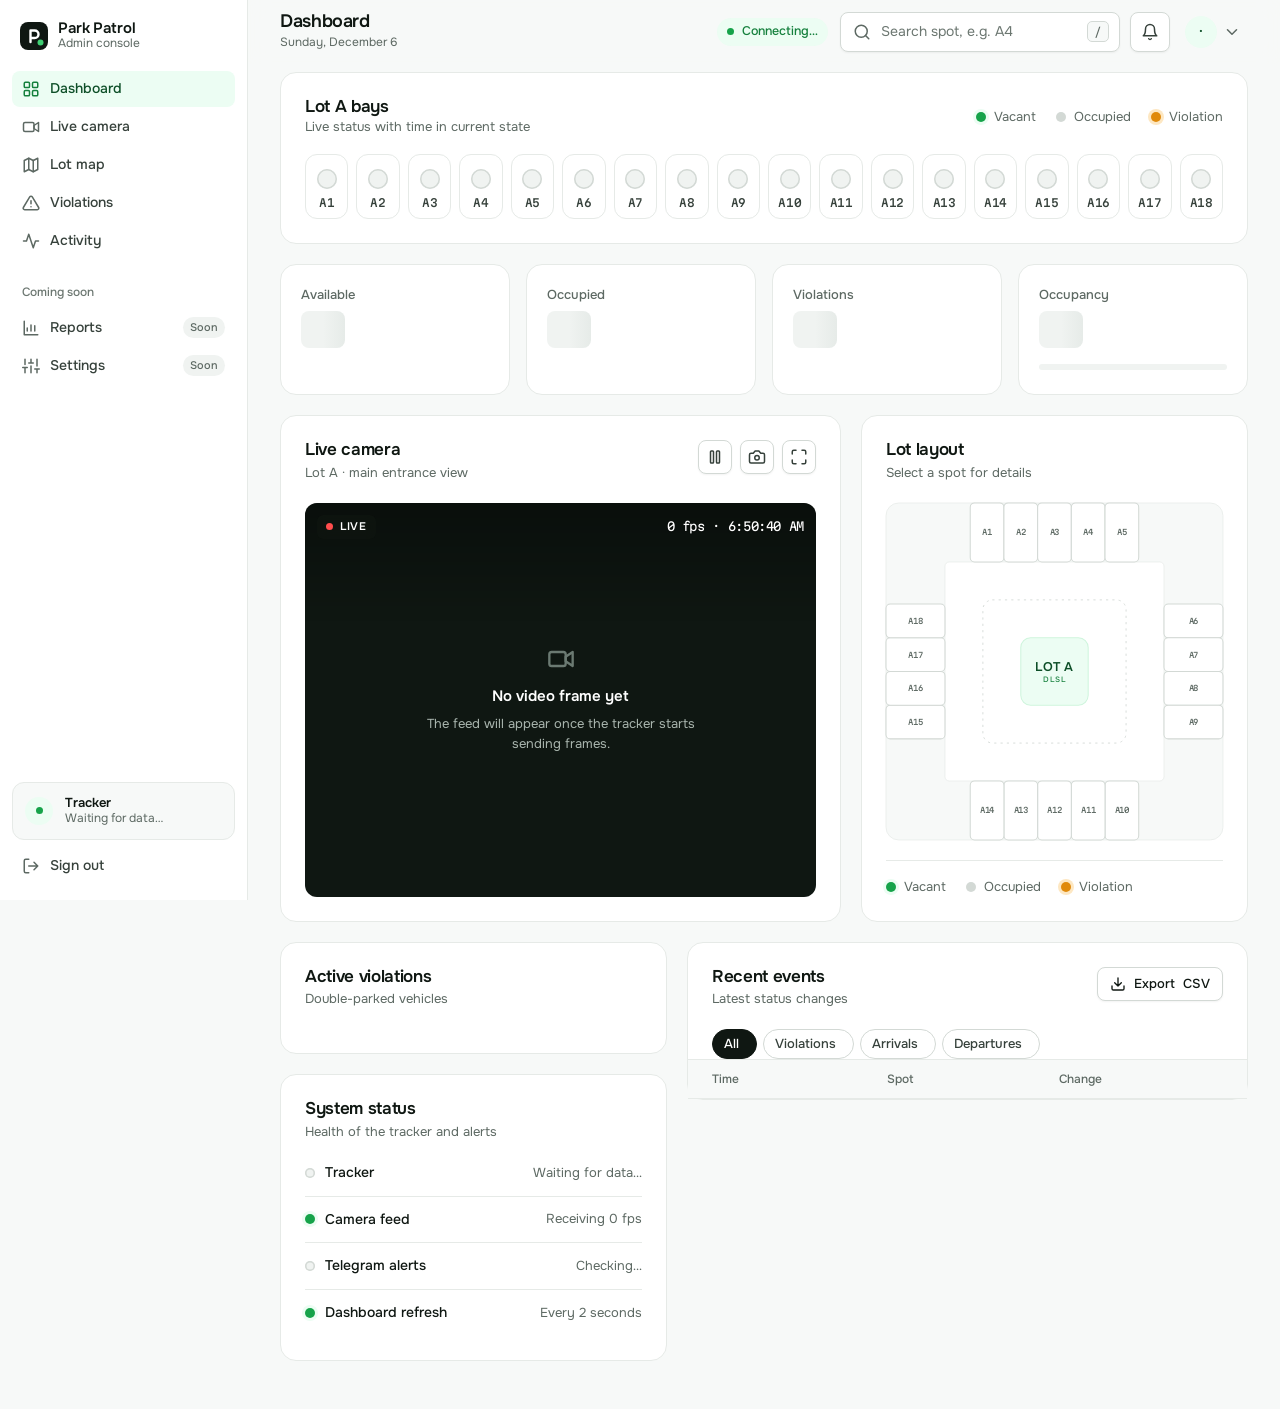
==== private/admin.html @ 0980a1e4 "Initial commit: Park Patrol parking monitor Live parking availability for DLSL Lot A with a guest pa" ====
<!doctype html>
<html lang="en">
<head>
  <meta charset="utf-8">
  <meta name="viewport" content="width=device-width, initial-scale=1, viewport-fit=cover">
  <meta name="theme-color" content="#ffffff">
  <title>Park Patrol · Admin</title>
  <link rel="preconnect" href="https://fonts.googleapis.com">
  <link rel="preconnect" href="https://fonts.gstatic.com" crossorigin>
  <link rel="stylesheet" href="https://fonts.googleapis.com/css2?family=Onest:wght@400;500;600;700&family=Martian+Mono:wght@400;500;600&display=swap">
  <link rel="stylesheet" href="/static/ui.css?v=7">
</head>
<body class="admin has-tabbar">
  <a class="skip-link" href="#main">Skip to content</a>

  <div class="shell">
    <!-- Sidebar -->
    <aside class="sidebar" id="sidebar" aria-label="Main navigation">
      <div class="sidebar__brand">
        <a class="brand" href="/admin">
          <svg class="brand__mark" viewBox="0 0 28 28" aria-hidden="true"><rect width="28" height="28" rx="8" fill="#0f1712"/><path d="M10.5 20V8.5h4.25a3.75 3.75 0 0 1 0 7.5H10.5" fill="none" stroke="#fff" stroke-width="2.4" stroke-linecap="round" stroke-linejoin="round"/><circle cx="20.5" cy="20.5" r="3" fill="#3fcf73"/></svg>
          <span class="brand__text"><b>Park Patrol</b><small>Admin console</small></span>
        </a>
        <button class="icon-btn icon-btn--sm menu-btn" type="button" data-drawer-close aria-label="Close menu">
          <svg class="icon" aria-hidden="true"><use href="/static/icons.svg#x"></use></svg>
        </button>
      </div>

      <nav class="sidebar__nav js-spy">
        <a class="navlink" href="#dashboard"><svg class="icon" aria-hidden="true"><use href="/static/icons.svg#grid"></use></svg>Dashboard</a>
        <a class="navlink" href="#camera"><svg class="icon" aria-hidden="true"><use href="/static/icons.svg#video"></use></svg>Live camera</a>
        <a class="navlink" href="#map"><svg class="icon" aria-hidden="true"><use href="/static/icons.svg#map"></use></svg>Lot map</a>
        <a class="navlink" href="#violations"><svg class="icon" aria-hidden="true"><use href="/static/icons.svg#alert"></use></svg>Violations<span class="badge is-empty" data-viol-badge>0</span></a>
        <a class="navlink" href="#activity"><svg class="icon" aria-hidden="true"><use href="/static/icons.svg#activity"></use></svg>Activity</a>
      </nav>

      <p class="sidebar__section">Coming soon</p>
      <nav class="sidebar__nav">
        <button class="navlink" type="button" data-soon="Reports"><svg class="icon" aria-hidden="true"><use href="/static/icons.svg#chart"></use></svg>Reports<span class="tag">Soon</span></button>
        <button class="navlink" type="button" data-soon="Lot settings"><svg class="icon" aria-hidden="true"><use href="/static/icons.svg#sliders"></use></svg>Settings<span class="tag">Soon</span></button>
      </nav>

      <div class="sidebar__foot">
        <div class="tracker-card">
          <span class="live" id="tracker-live"><span class="live__dot" aria-hidden="true"></span></span>
          <div><b id="tracker-title">Tracker</b><span id="tracker-sub">Waiting for data…</span></div>
        </div>
        <a class="navlink" href="/logout"><svg class="icon" aria-hidden="true"><use href="/static/icons.svg#logout"></use></svg>Sign out</a>
      </div>
    </aside>
    <div class="scrim" data-drawer-close></div>

    <!-- Main -->
    <div class="main">
      <header class="topbar js-elevate">
        <button class="icon-btn menu-btn" type="button" data-drawer-open aria-label="Open menu">
          <svg class="icon" aria-hidden="true"><use href="/static/icons.svg#menu"></use></svg>
        </button>
        <div class="topbar__title">
          <h1>Dashboard</h1>
          <p id="today">&nbsp;</p>
        </div>

        <div class="topbar__actions">
          <span class="live" id="top-live" title="Tracker connection"><span class="live__dot" aria-hidden="true"></span><span id="top-live-text">Connecting…</span><span class="live__short" id="top-live-short">Live</span></span>
          <label class="search">
            <svg class="icon" aria-hidden="true"><use href="/static/icons.svg#search"></use></svg>
            <span class="sr-only">Search activity by spot</span>
            <input type="search" id="search" placeholder="Search spot, e.g. A4" autocomplete="off">
            <kbd>/</kbd>
          </label>

          <a class="icon-btn icon-btn--bordered" href="#violations" aria-label="Violations">
            <svg class="icon" aria-hidden="true"><use href="/static/icons.svg#bell"></use></svg>
            <span class="badge is-empty" data-viol-badge>0</span>
          </a>

          <div class="dropdown">
            <button class="user-btn" type="button" data-menu aria-haspopup="true" aria-expanded="false" aria-label="Account menu">
              <span class="avatar" id="avatar">·</span>
              <svg class="icon" aria-hidden="true"><use href="/static/icons.svg#chevron-down"></use></svg>
            </button>
            <div class="menu" role="menu">
              <div class="menu__header"><b>Signed in as</b><strong id="who-name" hidden></strong><span id="who">…</span></div>
              <button class="menu__item" type="button" role="menuitem" data-soon="Profile"><svg class="icon" aria-hidden="true"><use href="/static/icons.svg#user"></use></svg>Profile</button>
              <button class="menu__item" type="button" role="menuitem" data-soon="Notification preferences"><svg class="icon" aria-hidden="true"><use href="/static/icons.svg#bell"></use></svg>Notifications</button>
              <button class="menu__item" type="button" role="menuitem" data-soon="Settings"><svg class="icon" aria-hidden="true"><use href="/static/icons.svg#sliders"></use></svg>Settings</button>
              <div class="menu__sep"></div>
              <a class="menu__item" role="menuitem" href="/" target="_blank" rel="noopener"><svg class="icon" aria-hidden="true"><use href="/static/icons.svg#home"></use></svg>Open public page</a>
              <a class="menu__item menu__item--danger" role="menuitem" href="/logout"><svg class="icon" aria-hidden="true"><use href="/static/icons.svg#logout"></use></svg>Sign out</a>
            </div>
          </div>
        </div>
      </header>

      <main class="content" id="main">
        <div class="banner" id="offline" role="alert" hidden>
          <svg class="icon" aria-hidden="true"><use href="/static/icons.svg#alert"></use></svg>
          <span id="offline-text"></span>
        </div>

        <!-- Bay rail -->
        <section class="panel bays" id="dashboard" aria-labelledby="bays-title">
          <div class="bays__head">
            <div>
              <h2 id="bays-title">Lot A bays</h2>
              <p>Live status with time in current state</p>
            </div>
            <div class="legend">
              <span><span class="dot dot--ok"></span>Vacant</span>
              <span><span class="dot dot--taken"></span>Occupied</span>
              <span><span class="dot dot--warn"></span>Violation</span>
            </div>
          </div>
          <div class="lamps" id="lamps" role="group" aria-label="Bays A1 to A18"></div>
        </section>

        <!-- KPIs -->
        <section class="kpis" aria-label="Summary">
          <div class="panel kpi kpi--ok">
            <div class="kpi__top"><span class="kpi__label">Available</span></div>
            <div class="kpi__value"><span id="c-free" class="skeleton">00</span><small id="c-total"></small></div>
            <div class="kpi__foot" id="c-free-foot">&nbsp;</div>
          </div>
          <div class="panel kpi kpi--taken">
            <div class="kpi__top"><span class="kpi__label">Occupied</span></div>
            <div class="kpi__value"><span id="c-taken" class="skeleton">00</span></div>
            <div class="kpi__foot" id="c-taken-foot">&nbsp;</div>
          </div>
          <div class="panel kpi kpi--warn" id="kpi-viol">
            <div class="kpi__top"><span class="kpi__label">Violations</span></div>
            <div class="kpi__value"><span id="c-viol" class="skeleton">00</span></div>
            <div class="kpi__foot" id="c-viol-foot">&nbsp;</div>
          </div>
          <div class="panel kpi kpi--brand">
            <div class="kpi__top"><span class="kpi__label">Occupancy</span></div>
            <div class="kpi__value"><span id="c-occ" class="skeleton">00</span></div>
            <div class="meter"><span class="meter__fill" id="c-occ-fill"></span></div>
          </div>
        </section>

        <!-- Camera and map -->
        <div class="split">
          <section class="panel" id="camera" aria-labelledby="camera-title">
            <div class="panel__head">
              <div class="panel__title"><h2 id="camera-title">Live camera</h2><p>Lot A · main entrance view</p></div>
              <div class="panel__tools">
                <button class="icon-btn icon-btn--bordered icon-btn--sm" type="button" id="cam-pause" aria-label="Pause feed" title="Pause feed">
                  <svg class="icon" aria-hidden="true"><use href="/static/icons.svg#pause"></use></svg>
                </button>
                <button class="icon-btn icon-btn--bordered icon-btn--sm" type="button" id="cam-snap" aria-label="Save snapshot" title="Save snapshot">
                  <svg class="icon" aria-hidden="true"><use href="/static/icons.svg#camera"></use></svg>
                </button>
                <button class="icon-btn icon-btn--bordered icon-btn--sm" type="button" id="cam-full" aria-label="Full screen" title="Full screen">
                  <svg class="icon" aria-hidden="true"><use href="/static/icons.svg#maximize"></use></svg>
                </button>
              </div>
            </div>
            <div class="camera" id="camera-box">
              <canvas id="video" role="img" aria-label="Live view of the lot" hidden></canvas>
              <div class="camera__empty" id="novideo">
                <svg class="icon" aria-hidden="true"><use href="/static/icons.svg#video"></use></svg>
                <b>No video frame yet</b>
                <span>The feed will appear once the tracker starts sending frames.</span>
              </div>
              <div class="camera__overlay">
                <div class="camera__row">
                  <span class="camera__badge" id="cam-badge"><span class="live__dot"></span><span id="cam-badge-text">LIVE</span></span>
                  <span class="camera__time" id="cam-time"></span>
                </div>
              </div>
            </div>
          </section>

          <section class="panel" id="map" aria-labelledby="map-title">
            <div class="panel__head">
              <div class="panel__title"><h2 id="map-title">Lot layout</h2><p>Select a spot for details</p></div>
            </div>
            <div id="lot" class="lot is-loading"></div>
            <div class="panel__foot"><div class="legend">
              <span><span class="dot dot--ok"></span>Vacant</span>
              <span><span class="dot dot--taken"></span>Occupied</span>
              <span><span class="dot dot--warn"></span>Violation</span>
            </div></div>
          </section>
        </div>

        <!-- Violations and activity -->
        <div class="two-col">
          <div class="stack">
          <section class="panel" id="violations" aria-labelledby="viol-title">
            <div class="panel__head">
              <div class="panel__title"><h2 id="viol-title">Active violations</h2><p>Double-parked vehicles</p></div>
            </div>
            <div id="viol" class="list" aria-live="polite"></div>
          </section>

          <section class="panel" aria-labelledby="sys-title">
            <div class="panel__head">
              <div class="panel__title"><h2 id="sys-title">System status</h2><p>Health of the tracker and alerts</p></div>
            </div>
            <dl class="status-list">
              <div><dt><span class="dot" id="sys-tracker-dot"></span>Tracker</dt><dd id="sys-tracker">Waiting for data…</dd></div>
              <div><dt><span class="dot" id="sys-camera-dot"></span>Camera feed</dt><dd id="sys-camera">No frame yet</dd></div>
              <div><dt><span class="dot" id="sys-tg-dot"></span>Telegram alerts</dt><dd id="sys-tg">Checking…</dd></div>
              <div><dt><span class="dot dot--ok"></span>Dashboard refresh</dt><dd>Every 2 seconds</dd></div>
            </dl>
          </section>
          </div>

          <section class="panel" id="activity" aria-labelledby="act-title">
            <div class="panel__head">
              <div class="panel__title"><h2 id="act-title">Recent events</h2><p id="act-sub">Latest status changes</p></div>
              <div class="panel__tools">
                <button class="btn btn--sm" type="button" id="export">
                  <svg class="icon" aria-hidden="true"><use href="/static/icons.svg#download"></use></svg>
                  <span class="hide-sm">Export</span> CSV
                </button>
              </div>
            </div>
            <div class="chips" id="filters" role="group" aria-label="Filter events">
              <button class="chip" type="button" aria-pressed="true" data-filter="all">All <span class="count" data-count="all"></span></button>
              <button class="chip" type="button" aria-pressed="false" data-filter="VIOLATION_DOUBLE_PARKED">Violations <span class="count" data-count="VIOLATION_DOUBLE_PARKED"></span></button>
              <button class="chip" type="button" aria-pressed="false" data-filter="OCCUPIED">Arrivals <span class="count" data-count="OCCUPIED"></span></button>
              <button class="chip" type="button" aria-pressed="false" data-filter="VACANT">Departures <span class="count" data-count="VACANT"></span></button>
            </div>
            <div class="table-wrap mt-4">
              <table class="table">
                <thead><tr><th>Time</th><th>Spot</th><th>Change</th></tr></thead>
                <tbody id="events"></tbody>
              </table>
            </div>
            <div class="empty" id="events-empty" hidden>
              <span class="empty__icon empty__icon--neutral"><svg class="icon" aria-hidden="true"><use href="/static/icons.svg#activity"></use></svg></span>
              <b>No events yet</b>
              <span id="events-empty-text">Status changes will show up here as they happen.</span>
            </div>
          </section>
        </div>
      </main>
    </div>
  </div>

  <!-- Tab bar -->
  <nav class="tabbar js-spy" aria-label="Sections">
    <a href="#dashboard"><svg class="icon" aria-hidden="true"><use href="/static/icons.svg#grid"></use></svg>Home</a>
    <a href="#camera"><svg class="icon" aria-hidden="true"><use href="/static/icons.svg#video"></use></svg>Camera</a>
    <a href="#map"><svg class="icon" aria-hidden="true"><use href="/static/icons.svg#map"></use></svg>Map</a>
    <a href="#violations"><svg class="icon" aria-hidden="true"><use href="/static/icons.svg#alert"></use></svg>Alerts<span class="badge tab-badge is-empty" data-viol-badge>0</span></a>
    <a href="#activity"><svg class="icon" aria-hidden="true"><use href="/static/icons.svg#activity"></use></svg>Activity</a>
  </nav>

  <!-- Spot sheet -->
  <div class="sheet" id="spot-sheet" role="dialog" aria-modal="true" aria-labelledby="sheet-title">
    <div class="sheet__scrim" data-sheet-close></div>
    <div class="sheet__panel">
      <div class="sheet__grip" aria-hidden="true"></div>
      <button class="icon-btn icon-btn--sm sheet__close" type="button" data-sheet-close aria-label="Close">
        <svg class="icon" aria-hidden="true"><use href="/static/icons.svg#x"></use></svg>
      </button>
      <div class="spot-detail">
        <div class="spot-detail__head">
          <span class="spot-detail__id" id="sheet-id">A1</span>
          <div>
            <h3 id="sheet-title">Spot A1</h3>
            <span class="pill" id="sheet-status">—</span>
          </div>
        </div>
        <p class="muted" id="sheet-text"></p>
        <div class="spot-detail__actions">
          <button class="btn" type="button" id="sheet-history">
            <svg class="icon" aria-hidden="true"><use href="/static/icons.svg#activity"></use></svg>
            History
          </button>
          <button class="btn btn--primary" type="button" data-soon="Manual status override">
            <svg class="icon" aria-hidden="true"><use href="/static/icons.svg#sliders"></use></svg>
            Override
          </button>
        </div>
      </div>
    </div>
  </div>

  <script src="/static/ui.js?v=7"></script>
  <script src="/static/lot.js?v=7"></script>
  <script>
    const lot = LOT.render(document.getElementById("lot"));
    const lamps = UI.lamps(document.getElementById("lamps"), lot.ids);
    const video = document.getElementById("video");
    const novideo = document.getElementById("novideo");
    const NICE = { VACANT: "Vacant", OCCUPIED: "Occupied", VIOLATION_DOUBLE_PARKED: "Double-parked" };
    const CLASS = { VACANT: "available", OCCUPIED: "taken", VIOLATION_DOUBLE_PARKED: "violation" };
    const PILL = { VACANT: "pill--ok", OCCUPIED: "pill--taken", VIOLATION_DOUBLE_PARKED: "pill--warn" };

    let state = null;
    let filter = "all";
    let search = "";
    let lastViolCount = null;
    let selected = null;
    let paused = false;

    document.getElementById("today").textContent =
      new Date().toLocaleDateString([], { weekday: "long", month: "long", day: "numeric" });

    function minutes(seconds) {
      if (seconds < 60) return Math.round(seconds) + " s";
      return Math.round(seconds / 60) + " min";
    }
    function short(seconds) {
      if (seconds < 60) return Math.max(0, Math.round(seconds)) + "s";
      if (seconds < 3600) return Math.round(seconds / 60) + "m";
      return Math.round(seconds / 3600) + "h";
    }
    function time(ts) {
      return new Date(ts * 1000).toLocaleTimeString([], { hour: "numeric", minute: "2-digit", second: "2-digit" });
    }

    async function refreshState() {
      let res;
      try {
        res = await fetch("/api/admin/state", { cache: "no-store" });
      } catch (error) {
        showBanner("Can't reach the server. Retrying…");
        setTopLive(false, "Reconnecting…");
        return;
      }
      if (res.status === 401) { location.href = "/login"; return; }
      if (!res.ok) return;
      const data = await res.json();
      state = data;

      // Account
      const account = data.admin || { email: data.signed_in_as };
      document.getElementById("who").textContent = account.email;
      const whoName = document.getElementById("who-name");
      whoName.textContent = account.name || "";
      whoName.hidden = !account.name;
      const avatar = document.getElementById("avatar");
      if (account.picture && !avatar.querySelector("img")) {
        const img = document.createElement("img");
        img.alt = "";
        img.referrerPolicy = "no-referrer";
        img.src = account.picture;
        img.onerror = () => { img.remove(); avatar.textContent = (account.name || account.email).charAt(0); };
        avatar.replaceChildren(img);
      } else if (!account.picture) {
        avatar.textContent = (account.name || account.email).charAt(0);
      }

      // Spots
      const states = {};
      let free = 0, taken = 0, viol = 0;
      const incidents = new Map();
      for (const id in data.spots) {
        const s = data.spots[id];
        states[id] = CLASS[s.status];
        if (s.status === "VACANT") free++;
        else if (s.status === "OCCUPIED") taken++;
        else {
          viol++;
          const group = s.group || [id];
          const key = group.join("+");
          const entry = incidents.get(key) || { key, ids: group, since: s.since };
          entry.since = Math.min(entry.since, s.since);
          incidents.set(key, entry);
        }
      }
      const violList = [...incidents.values()].map((v) => ({ ...v, for: data.server_time - v.since }));
      const total = free + taken + viol;
      lot.update(states);
      lot.groups(violList.map((v) => v.ids));
      const meta = {};
      for (const id in data.spots) meta[id] = short(data.server_time - data.spots[id].since);
      lamps.update(states, meta, { available: "vacant", taken: "occupied", violation: "double-parked" });

      UI.count(document.getElementById("c-free"), free);
      UI.count(document.getElementById("c-taken"), taken);
      UI.count(document.getElementById("c-viol"), violList.length);
      const occ = total ? Math.round(((taken + viol) / total) * 100) : 0;
      UI.count(document.getElementById("c-occ"), occ, { suffix: "%" });
      document.getElementById("c-total").textContent = "/" + total;
      document.getElementById("c-free-foot").textContent = total ? Math.round((free / total) * 100) + "% of the lot is open" : "";
      document.getElementById("c-taken-foot").textContent = taken + " parked normally";
      document.getElementById("c-viol-foot").textContent = viol ? (viol > violList.length ? viol + " spots blocked" : "Needs attention") : "All clear";
      document.getElementById("kpi-viol").classList.toggle("is-alert", viol > 0);
      const occFill = document.getElementById("c-occ-fill");
      occFill.style.width = occ + "%";
      occFill.classList.toggle("is-mid", occ >= 50 && occ < 80);
      occFill.classList.toggle("is-low", occ >= 80);

      // Violation badges
      document.querySelectorAll("[data-viol-badge]").forEach((b) => {
        b.textContent = violList.length;
        b.classList.toggle("is-empty", violList.length === 0);
        if (lastViolCount !== null && violList.length > lastViolCount) { b.classList.remove("bump"); void b.offsetWidth; b.classList.add("bump"); }
      });
      if (lastViolCount !== null && violList.length > lastViolCount) UI.toast("New violation detected", { icon: "alert", tone: "warn" });
      lastViolCount = violList.length;
      renderViolations(violList);

      // Tracker health
      const trackerLive = document.getElementById("tracker-live");
      const trackerTitle = document.getElementById("tracker-title");
      const trackerSub = document.getElementById("tracker-sub");
      if (data.tracker_seen === null) {
        showBanner("The tracker has not sent anything yet.");
        trackerLive.classList.add("is-offline");
        trackerTitle.textContent = "Tracker waiting";
        trackerSub.textContent = "No data received yet";
        setTopLive(false, "Tracker waiting");
      } else if (data.server_time - data.tracker_seen > 15) {
        showBanner("No data from the tracker for " + minutes(data.server_time - data.tracker_seen) + ".");
        trackerLive.classList.add("is-offline");
        trackerTitle.textContent = "Tracker offline";
        trackerSub.textContent = "Last seen " + UI.ago(data.server_time - data.tracker_seen);
        setTopLive(false, "Tracker offline");
      } else {
        document.getElementById("offline").hidden = true;
        trackerLive.classList.remove("is-offline");
        trackerTitle.textContent = "Tracker online";
        setTopLive(true, "Live · " + new Date().toLocaleTimeString([], { hour: "numeric", minute: "2-digit" }));
        trackerSub.textContent = "Last seen " + UI.ago(data.server_time - data.tracker_seen);
      }

      // System status
      const trackerOk = data.tracker_seen !== null && data.server_time - data.tracker_seen <= 15;
      setStatus("tracker", trackerOk, data.tracker_seen === null ? "No data received yet" : (trackerOk ? "Online · " : "Offline · ") + "last seen " + UI.ago(data.server_time - data.tracker_seen));
      setStatus("tg", data.telegram_enabled, data.telegram_enabled ? "Enabled for security" : "Not configured");

      renderEvents();
      if (selected) fillSheet(selected);
    }

    function setStatus(key, ok, text) {
      document.getElementById("sys-" + key + "-dot").className = "dot " + (ok ? "dot--ok" : "dot--unknown");
      document.getElementById("sys-" + key).textContent = text;
    }

    function setTopLive(ok, text) {
      document.getElementById("top-live").classList.toggle("is-offline", !ok);
      document.getElementById("top-live-text").textContent = text;
      document.getElementById("top-live-short").textContent = ok ? "Live" : "Offline";
    }

    function showBanner(text) {
      document.getElementById("offline-text").textContent = text;
      document.getElementById("offline").hidden = false;
    }

    // Violations
    function renderViolations(list) {
      const box = document.getElementById("viol");
      if (!list.length) {
        if (!box.querySelector(".empty")) {
          box.innerHTML = `<div class="empty"><span class="empty__icon">${UI.icon("check")}</span><b>All clear</b><span>No double-parked vehicles right now.</span></div>`;
        }
        return;
      }
      box.querySelector(".empty")?.remove();
      const keys = new Set(list.map((v) => v.key));
      box.querySelectorAll("[data-viol]").forEach((row) => { if (!keys.has(row.dataset.viol)) row.remove(); });
      for (const v of list) {
        let row = box.querySelector(`[data-viol="${v.key}"]`);
        if (!row) {
          row = document.createElement("div");
          row.className = "list-item list-item--warn";
          row.dataset.viol = v.key;
          row.innerHTML = `
            <span class="list-item__icon"></span>
            <div class="list-item__body"><b>Double-parked</b><span></span></div>
            <div class="list-item__actions">
              <button class="btn btn--sm" type="button" data-alert>${UI.icon("bell")}Alert</button>
              <button class="btn btn--sm btn--soft" type="button" data-soon="Mark as resolved">${UI.icon("check")}Resolve</button>
            </div>`;
          const icon = row.querySelector(".list-item__icon");
          icon.textContent = v.ids.join("+");
          icon.classList.toggle("list-item__icon--multi", v.ids.length > 1);
          if (v.ids.length > 1) row.querySelector(".list-item__body b").textContent = "Double-parked across " + v.ids.length + " spots";
          row.querySelector("[data-alert]").dataset.alert = v.ids[0];
          box.appendChild(row);
        }
        row.querySelector(".list-item__body span").textContent =
          (v.ids.length > 1 ? "Spots " : "Spot ") + v.ids.join(" + ") + " · for " + minutes(v.for);
      }
    }

    // Security alert
    document.getElementById("viol").addEventListener("click", async (e) => {
      const btn = e.target.closest("[data-alert]");
      if (!btn || btn.disabled) return;
      btn.disabled = true;
      try {
        const res = await fetch("/api/admin/alert", {
          method: "POST",
          headers: { "Content-Type": "application/json" },
          body: JSON.stringify({ spot_id: btn.dataset.alert }),
        });
        if (res.status === 401) { location.href = "/login"; return; }
        const data = await res.json().catch(() => ({}));
        if (res.ok) UI.toast("Security alerted on Telegram", { icon: "check" });
        else UI.toast(data.detail || "Couldn't send the alert", { icon: "alert", tone: "warn" });
      } catch (error) {
        UI.toast("Couldn't reach the server", { icon: "alert", tone: "warn" });
      } finally {
        setTimeout(() => (btn.disabled = false), 3000);
      }
    });

    // Events table
    function visibleEvents() {
      if (!state) return [];
      return state.events.filter((ev) =>
        (filter === "all" || ev.to === filter) &&
        (!search || ev.spot_id.toLowerCase().includes(search))
      );
    }

    function renderEvents() {
      if (!state) return;
      const counts = { all: state.events.length, VACANT: 0, OCCUPIED: 0, VIOLATION_DOUBLE_PARKED: 0 };
      for (const ev of state.events) counts[ev.to]++;
      document.querySelectorAll("[data-count]").forEach((c) => (c.textContent = counts[c.dataset.count] || ""));

      const rows = visibleEvents();
      const body = document.getElementById("events");
      const key = rows.map((ev) => ev.time + ev.spot_id).join("|");
      if (body.dataset.key === key) return;
      body.dataset.key = key;

      body.replaceChildren(...rows.map((ev) => {
        const tr = document.createElement("tr");
        tr.innerHTML = `<td class="muted"></td><td><span class="spot-id"></span></td>
          <td><span class="change"><span class="pill pill--muted"></span>${UI.icon("chevron-right")}<span class="pill"></span></span></td>`;
        tr.children[0].textContent = time(ev.time);
        tr.querySelector(".spot-id").textContent = ev.spot_id;
        const pills = tr.querySelectorAll(".pill");
        pills[0].textContent = NICE[ev.from];
        pills[1].textContent = NICE[ev.to];
        pills[1].classList.add(PILL[ev.to]);
        return tr;
      }));

      const empty = !rows.length;
      document.getElementById("events-empty").hidden = !empty;
      body.closest(".table-wrap").hidden = empty;
      document.getElementById("events-empty-text").textContent =
        state.events.length ? "No events match this filter." : "Status changes will show up here as they happen.";
      document.getElementById("act-sub").textContent =
        search ? `Showing spots matching “${search.toUpperCase()}”` : "Latest status changes";
    }

    document.getElementById("filters").addEventListener("click", (e) => {
      const chip = e.target.closest("[data-filter]");
      if (!chip) return;
      filter = chip.dataset.filter;
      document.querySelectorAll("#filters .chip").forEach((c) => c.setAttribute("aria-pressed", String(c === chip)));
      renderEvents();
    });

    const searchInput = document.getElementById("search");
    searchInput.addEventListener("input", () => {
      search = searchInput.value.trim().toLowerCase();
      renderEvents();
    });
    searchInput.addEventListener("keydown", (e) => {
      if (e.key === "Enter") document.getElementById("activity").scrollIntoView({ behavior: "smooth" });
    });
    document.addEventListener("keydown", (e) => {
      if (e.key === "/" && !/INPUT|TEXTAREA/.test(document.activeElement.tagName)) {
        e.preventDefault();
        searchInput.focus();
      }
    });

    // CSV export
    document.getElementById("export").addEventListener("click", () => {
      const rows = visibleEvents();
      if (!rows.length) { UI.toast("Nothing to export yet", { icon: "info" }); return; }
      const lines = [["time", "spot", "from", "to"]].concat(
        rows.map((ev) => [new Date(ev.time * 1000).toISOString(), ev.spot_id, ev.from, ev.to])
      );
      const csv = lines.map((l) => l.join(",")).join("\n");
      const url = URL.createObjectURL(new Blob([csv], { type: "text/csv" }));
      const a = document.createElement("a");
      a.href = url;
      a.download = "parkpatrol-events-" + new Date().toISOString().slice(0, 10) + ".csv";
      a.click();
      setTimeout(() => URL.revokeObjectURL(url), 1000);
      UI.toast("Exported " + rows.length + " events");
    });

    // Spot details
    function fillSheet(id) {
      if (!state || !state.spots[id]) return;
      const s = state.spots[id];
      const badge = document.getElementById("sheet-id");
      badge.textContent = id;
      badge.className = "spot-detail__id " + CLASS[s.status];
      document.getElementById("sheet-title").textContent = "Spot " + id;
      const pill = document.getElementById("sheet-status");
      pill.textContent = NICE[s.status];
      pill.className = "pill " + PILL[s.status];
      const across = s.group && s.group.length > 1 ? " across spots " + s.group.join(" + ") : "";
      document.getElementById("sheet-text").textContent =
        NICE[s.status] + across + " for " + minutes(state.server_time - s.since) + " (since " + time(s.since) + ").";
    }

    function selectSpot(id) {
      selected = id;
      lot.select(id);
      lamps.select(id);
    }
    document.addEventListener("click", (e) => {
      const target = e.target.closest("#lot [data-spot], #lamps [data-spot]");
      if (!target || !state) return;
      selectSpot(target.dataset.spot);
      fillSheet(selected);
      UI.sheet.open("spot-sheet");
    });
    document.getElementById("spot-sheet").addEventListener("sheet:close", () => selectSpot(null));
    document.getElementById("sheet-history").addEventListener("click", () => {
      const id = selected;
      UI.sheet.close("spot-sheet");
      searchInput.value = id;
      search = id.toLowerCase();
      renderEvents();
      document.getElementById("activity").scrollIntoView({ behavior: "smooth" });
    });

    // Live camera
    const STREAM_FPS = ["localhost", "127.0.0.1"].includes(location.hostname) ? 15 : 8;
    const ctx = video.getContext("2d");
    const camTime = document.getElementById("cam-time");
    const CRLF2 = [13, 10, 13, 10];
    let streamAbort = null;
    let lastFrameAt = 0;
    let frameCount = 0;
    let fps = 0;
    let pending = null;
    let drawing = false;

    function findHeaderEnd(buf, from) {
      outer: for (let i = from; i <= buf.length - 4; i++) {
        for (let j = 0; j < 4; j++) if (buf[i + j] !== CRLF2[j]) continue outer;
        return i;
      }
      return -1;
    }

    async function drawLatest() {
      if (drawing) return;
      drawing = true;
      while (pending) {
        const bytes = pending;
        pending = null;
        try {
          const bitmap = await createImageBitmap(new Blob([bytes], { type: "image/jpeg" }));
          if (video.width !== bitmap.width || video.height !== bitmap.height) {
            video.width = bitmap.width;
            video.height = bitmap.height;
          }
          ctx.drawImage(bitmap, 0, 0);
          bitmap.close();
          lastFrameAt = performance.now();
          frameCount++;
          if (video.hidden) {
            video.hidden = false;
            novideo.hidden = true;
          }
        } catch (error) {}
      }
      drawing = false;
    }

    async function readStream(signal) {
      const res = await fetch("/api/admin/stream?fps=" + STREAM_FPS, { cache: "no-store", signal });
      if (res.status === 401) { location.href = "/login"; return; }
      if (!res.ok || !res.body) throw new Error("stream unavailable");
      const reader = res.body.getReader();
      let buf = new Uint8Array(0);
      for (;;) {
        const { value, done } = await reader.read();
        if (done) return;
        const merged = new Uint8Array(buf.length + value.length);
        merged.set(buf);
        merged.set(value, buf.length);
        buf = merged;
        for (;;) {
          const headerEnd = findHeaderEnd(buf, 0);
          if (headerEnd < 0) break;
          const header = new TextDecoder().decode(buf.subarray(0, headerEnd));
          const match = /Content-Length:\s*(\d+)/i.exec(header);
          const start = headerEnd + 4;
          if (!match) { buf = buf.slice(start); continue; }
          const length = Number(match[1]);
          if (buf.length < start + length) break;
          pending = buf.slice(start, start + length);
          buf = buf.slice(start + length);
          drawLatest();
        }
      }
    }

    async function streamLoop() {
      while (!paused) {
        streamAbort = new AbortController();
        try {
          await readStream(streamAbort.signal);
        } catch (error) {
          if (error.name === "AbortError" && paused) return;
        }
        if (!paused) await new Promise((r) => setTimeout(r, 1500));
      }
    }

    function restartStream() {
      if (streamAbort) streamAbort.abort();
      streamAbort = null;
    }

    setInterval(() => {
      fps = frameCount;
      frameCount = 0;
      const stale = performance.now() - lastFrameAt > 5000;
      if (paused) return;
      if (stale) {
        video.hidden = true;
        novideo.hidden = false;
        camTime.textContent = "";
        setStatus("camera", false, lastFrameAt ? "Feed interrupted" : "No frame yet");
        if (lastFrameAt && streamAbort) restartStream();
      } else {
        camTime.textContent = fps + " fps · " + new Date().toLocaleTimeString();
        setStatus("camera", true, "Receiving " + fps + " fps");
      }
    }, 1000);

    const pauseBtn = document.getElementById("cam-pause");
    pauseBtn.addEventListener("click", () => {
      paused = !paused;
      pauseBtn.innerHTML = UI.icon(paused ? "play" : "pause");
      pauseBtn.setAttribute("aria-label", paused ? "Resume feed" : "Pause feed");
      pauseBtn.title = paused ? "Resume feed" : "Pause feed";
      document.getElementById("cam-badge").classList.toggle("is-paused", paused);
      document.getElementById("cam-badge-text").textContent = paused ? "PAUSED" : "LIVE";
      if (paused) {
        restartStream();
        camTime.textContent = "";
      } else {
        streamLoop();
      }
    });

    document.getElementById("cam-snap").addEventListener("click", () => {
      if (video.hidden) { UI.toast("No frame to save yet", { icon: "info" }); return; }
      video.toBlob((blob) => {
        const a = document.createElement("a");
        a.href = URL.createObjectURL(blob);
        a.download = "parkpatrol-" + new Date().toISOString().replace(/[:.]/g, "-") + ".jpg";
        a.click();
        setTimeout(() => URL.revokeObjectURL(a.href), 1000);
        UI.toast("Snapshot saved");
      }, "image/jpeg", 0.92);
    });

    document.getElementById("cam-full").addEventListener("click", () => {
      const box = document.getElementById("camera-box");
      const request = box.requestFullscreen || box.webkitRequestFullscreen;
      if (document.fullscreenElement) document.exitFullscreen();
      else if (request) request.call(box);
      else UI.toast("Full screen isn't supported on this device", { icon: "info" });
    });

    refreshState();
    streamLoop();
    setInterval(refreshState, 2000);
  </script>
</body>
</html>
---- static/ui.css ----
/* Park Patrol UI */

/* ---------------------------------------------------------------------------
   Tokens
--------------------------------------------------------------------------- */
:root {
  color-scheme: light;

  --bg: #ffffff;
  --bg-subtle: #f7f9f8;
  --bg-muted: #f0f3f1;
  --ink: #0f1712;
  --ink-2: #36413b;
  --muted: #5d6963;
  --faint: #6c7771;
  --line: #e6eae7;
  --line-strong: #d3d9d5;

  --green: #16a34a;
  --green-bright: #3fcf73;
  --green-ink: #15803d;
  --green-ink-hover: #116a33;
  --green-deep: #0e4f28;
  --green-tint: #ecfdf3;
  --green-tint-2: #cff5dd;

  --lamp-off: #d3d9d5;

  --amber: #e08a0b;
  --amber-ink: #a8540a;
  --amber-tint: #fff6e8;
  --amber-line: #f7d9a8;
  --red: #dc2626;
  --red-ink: #b42318;
  --red-tint: #fef3f2;

  --font: "Onest", ui-sans-serif, system-ui, -apple-system, "Segoe UI", sans-serif;
  --mono: "Martian Mono", ui-monospace, "SF Mono", Menlo, monospace;

  --r-xs: 6px;
  --r-sm: 8px;
  --r: 12px;
  --r-lg: 16px;
  --r-xl: 20px;

  --shadow-sm: 0 1px 2px rgba(15, 23, 18, .05);
  --shadow-pop: 0 16px 40px -12px rgba(15, 23, 18, .22), 0 2px 6px rgba(15, 23, 18, .06);

  --ease-out: cubic-bezier(.16, 1, .3, 1);
  --appbar-h: 64px;
  --tabbar-h: 64px;
}

/* ---------------------------------------------------------------------------
   Base
--------------------------------------------------------------------------- */
*, *::before, *::after { box-sizing: border-box; }
[hidden] { display: none !important; }

html { -webkit-text-size-adjust: 100%; scroll-behavior: smooth; scroll-padding-top: calc(var(--appbar-h) + 16px); }
@media (prefers-reduced-motion: reduce) { html { scroll-behavior: auto; } }

body {
  margin: 0;
  background: var(--bg);
  color: var(--ink);
  font-family: var(--font);
  font-size: 15px;
  line-height: 1.55;
  -webkit-font-smoothing: antialiased;
  -moz-osx-font-smoothing: grayscale;
}

h1, h2, h3, p { margin: 0; }
h1, h2, h3 { font-weight: 600; letter-spacing: -.02em; line-height: 1.2; text-wrap: balance; }
a { color: inherit; text-decoration: none; }
button { font: inherit; color: inherit; }
img { display: block; max-width: 100%; }
b, strong { font-weight: 600; }
kbd { font-family: var(--mono); }

::selection { background: var(--green-tint-2); color: var(--green-deep); }
:focus { outline: none; }
:focus-visible { outline: 2px solid var(--green); outline-offset: 2px; border-radius: var(--r-xs); }
input { caret-color: var(--green); }

* { scrollbar-width: thin; scrollbar-color: var(--line-strong) transparent; }
::-webkit-scrollbar { width: 10px; height: 10px; }
::-webkit-scrollbar-thumb { background: var(--line-strong); border-radius: 10px; border: 3px solid var(--bg); }
::-webkit-scrollbar-track { background: transparent; }

.num, .tnum { font-variant-numeric: tabular-nums; }
.mono { font-family: var(--mono); }
.muted { color: var(--muted); }
.mt-4 { margin-top: 16px; }
.sr-only {
  position: absolute; width: 1px; height: 1px; padding: 0; margin: -1px;
  overflow: hidden; clip: rect(0 0 0 0); white-space: nowrap; border: 0;
}

.skip-link {
  position: fixed; left: 16px; top: -48px; z-index: 100;
  background: var(--ink); color: #fff; padding: 10px 14px; border-radius: var(--r-sm);
  font-weight: 500; transition: top .2s var(--ease-out);
}
.skip-link:focus { top: 12px; }

.container { width: 100%; max-width: 1200px; margin: 0 auto; padding: 0 32px; }
@media (max-width: 760px) { .container { padding: 0 16px; } }

/* ---------------------------------------------------------------------------
   Icons
--------------------------------------------------------------------------- */
.icon { width: 18px; height: 18px; flex: none; fill: none; stroke: currentColor; stroke-width: 1.75; stroke-linecap: round; stroke-linejoin: round; }
.icon--sm { width: 16px; height: 16px; }

/* ---------------------------------------------------------------------------
   Buttons
--------------------------------------------------------------------------- */
.btn {
  display: inline-flex; align-items: center; justify-content: center; gap: 8px;
  height: 40px; padding: 0 16px;
  border: 1px solid var(--line-strong); border-radius: var(--r-sm);
  background: var(--bg); color: var(--ink);
  font-size: 14px; font-weight: 500; white-space: nowrap; cursor: pointer;
  box-shadow: var(--shadow-sm);
  transition: background-color .15s, border-color .15s, color .15s, transform .15s var(--ease-out);
}
.btn:hover { background: var(--bg-subtle); border-color: #c4cbc7; }
.btn:active { transform: translateY(1px); }
.btn:disabled { opacity: .5; cursor: not-allowed; transform: none; }
.btn .icon { width: 16px; height: 16px; }

.btn--primary { background: var(--green-ink); border-color: var(--green-ink); color: #fff; box-shadow: 0 1px 2px rgba(14, 79, 40, .25), inset 0 1px 0 rgba(255, 255, 255, .12); }
.btn--primary:hover { background: var(--green-ink-hover); border-color: var(--green-ink-hover); }
.btn--soft { background: var(--green-tint); border-color: transparent; color: var(--green-ink); box-shadow: none; }
.btn--soft:hover { background: var(--green-tint-2); border-color: transparent; }
.btn--ghost { background: transparent; border-color: transparent; box-shadow: none; color: var(--ink-2); }
.btn--ghost:hover { background: var(--bg-muted); border-color: transparent; }
.btn--sm { height: 34px; padding: 0 12px; font-size: 13px; }
.btn--lg { height: 48px; padding: 0 22px; font-size: 15px; border-radius: 10px; }
.btn--block { width: 100%; }

.icon-btn {
  position: relative; display: inline-grid; place-items: center;
  width: 40px; height: 40px; border-radius: var(--r-sm);
  border: 1px solid transparent; background: transparent; color: var(--ink-2); cursor: pointer;
  transition: background-color .15s, border-color .15s;
}
.icon-btn:hover { background: var(--bg-muted); }
.icon-btn--bordered { border-color: var(--line-strong); background: var(--bg); box-shadow: var(--shadow-sm); }
.icon-btn--bordered:hover { background: var(--bg-subtle); }
.icon-btn--sm { width: 34px; height: 34px; }
.icon-btn--lg { width: 48px; height: 48px; border-radius: 10px; }

/* ---------------------------------------------------------------------------
   Brand
--------------------------------------------------------------------------- */
.brand { display: inline-flex; align-items: center; gap: 10px; }
.brand__mark { width: 28px; height: 28px; flex: none; }
.brand__text { display: flex; flex-direction: column; line-height: 1.15; }
.brand__text b { font-size: 15px; letter-spacing: -.01em; }
.brand__text small { font-size: 12px; color: var(--muted); }

/* ---------------------------------------------------------------------------
   Live indicator
--------------------------------------------------------------------------- */
.live {
  display: inline-flex; align-items: center; gap: 8px;
  height: 28px; padding: 0 10px; border-radius: 99px;
  background: var(--green-tint); color: var(--green-ink);
  font-size: 12.5px; font-weight: 500; white-space: nowrap; font-variant-numeric: tabular-nums;
}
.live__dot { position: relative; width: 7px; height: 7px; border-radius: 50%; background: var(--green); flex: none; }
.live__dot::after {
  content: ""; position: absolute; inset: -3px; border-radius: 50%;
  border: 1.5px solid var(--green); opacity: 0;
  animation: live-ping 2s var(--ease-out) infinite;
}
.live.is-offline { background: var(--bg-muted); color: var(--ink-2); }
.live.is-offline .live__dot { background: var(--faint); }
.live.is-offline .live__dot::after { animation: none; }
@keyframes live-ping { 0% { transform: scale(.6); opacity: .9; } 80%, 100% { transform: scale(1.9); opacity: 0; } }

/* ---------------------------------------------------------------------------
   Bay lamps (signature)
--------------------------------------------------------------------------- */
.lamps { display: grid; grid-template-columns: repeat(18, minmax(0, 1fr)); gap: 8px; }

.lamp {
  display: flex; flex-direction: column; align-items: center; gap: 10px;
  min-width: 0; padding: 16px 0 12px;
  border: 1px solid var(--line); border-radius: var(--r);
  background: var(--bg); cursor: pointer;
  transition: border-color .2s, background-color .2s, transform .2s var(--ease-out);
}
.lamp:hover { background: var(--bg-subtle); border-color: var(--line-strong); transform: translateY(-1px); }
.lamp.is-selected { border-color: var(--ink); box-shadow: 0 0 0 1px var(--ink); }

.lamp__light {
  position: relative; width: 20px; height: 20px; border-radius: 50%;
  background: var(--bg-muted);
  box-shadow: inset 0 0 0 1.5px var(--lamp-off);
  transition: background .4s var(--ease-out), box-shadow .4s var(--ease-out);
}
.lamp__id { font-family: var(--mono); font-size: 12px; font-weight: 500; color: var(--ink-2); line-height: 1; }
.lamp__meta { font-family: var(--mono); font-size: 11px; color: var(--muted); line-height: 1; min-height: 11px; }

.lamp.taken .lamp__light { background: var(--lamp-off); box-shadow: none; }
.lamp.taken .lamp__id { color: var(--muted); }

.lamp.available .lamp__light {
  background: var(--green);
  box-shadow: 0 0 0 5px var(--green-tint);
}
.lamp.available .lamp__id { color: var(--green-deep); }

.lamp.violation { border-color: var(--amber-line); background: var(--amber-tint); }
.lamp.violation .lamp__light {
  background: var(--amber);
  box-shadow: 0 0 0 5px #fde7c2;
  animation: lamp-warn 1.4s ease-in-out infinite;
}
.lamp.violation .lamp__id, .lamp.violation .lamp__meta { color: var(--amber-ink); }

.lamp.changed.available .lamp__light { animation: lamp-on 1.1s var(--ease-out); }
.lamp.changed.taken .lamp__light { animation: lamp-off .6s var(--ease-out); }

@keyframes lamp-on {
  0% { background: var(--lamp-off); box-shadow: 0 0 0 0 rgba(22, 163, 74, 0); transform: scale(.85); }
  35% { box-shadow: 0 0 0 14px rgba(22, 163, 74, .16); transform: scale(1.12); }
  100% { transform: scale(1); }
}
@keyframes lamp-off { 0% { transform: scale(1.1); } 100% { transform: scale(1); } }
@keyframes lamp-warn { 50% { box-shadow: 0 0 0 9px rgba(224, 138, 11, .16); } }

.lamps.is-loading .lamp__light { animation: shimmer-fade 1.2s ease-in-out infinite; }
@keyframes shimmer-fade { 50% { opacity: .45; } }

@media (max-width: 1024px) { .lamps { grid-template-columns: repeat(9, minmax(0, 1fr)); } }
@media (max-width: 560px) {
  .lamps { grid-template-columns: repeat(6, minmax(0, 1fr)); gap: 6px; }
  .lamp { padding: 12px 0 10px; gap: 8px; }
}

/* Small lamp dot used in legends and lists */
.dot { display: inline-block; width: 10px; height: 10px; border-radius: 50%; flex: none; background: var(--bg-muted); box-shadow: inset 0 0 0 1.5px var(--lamp-off); }
.dot--ok { background: var(--green); box-shadow: 0 0 0 3px var(--green-tint); }
.dot--taken { background: var(--lamp-off); box-shadow: none; }
.dot--warn { background: var(--amber); box-shadow: 0 0 0 3px #fde7c2; }
.dot--unknown { background: var(--bg-muted); }

.legend { display: flex; flex-wrap: wrap; gap: 8px 20px; font-size: 13px; color: var(--muted); }
.legend > span { display: inline-flex; align-items: center; gap: 8px; }

/* ---------------------------------------------------------------------------
   Panels
--------------------------------------------------------------------------- */
.panel { background: var(--bg); border: 1px solid var(--line); border-radius: var(--r-lg); padding: 24px; min-width: 0; }
.panel__head { display: flex; align-items: flex-start; gap: 16px; margin-bottom: 20px; }
.panel__title { flex: 1; min-width: 0; }
.panel__title h2 { font-size: 17px; }
.panel__title p { font-size: 13px; color: var(--muted); margin-top: 2px; }
.panel__tools { display: flex; align-items: center; gap: 8px; flex: none; }
.panel__foot { display: flex; align-items: center; justify-content: space-between; flex-wrap: wrap; gap: 12px; margin-top: 20px; padding-top: 16px; border-top: 1px solid var(--line); }
@media (max-width: 560px) { .panel { padding: 18px; border-radius: 14px; } }

/* ---------------------------------------------------------------------------
   Pills, badges, tags
--------------------------------------------------------------------------- */
.pill {
  display: inline-flex; align-items: center; gap: 6px; height: 24px; padding: 0 9px;
  border-radius: 99px; background: var(--bg-muted); color: var(--ink-2);
  font-size: 12px; font-weight: 500; white-space: nowrap;
}
.pill--ok { background: var(--green-tint); color: var(--green-ink); }
.pill--taken { background: var(--bg-muted); color: var(--ink-2); }
.pill--warn { background: var(--amber-tint); color: var(--amber-ink); }
.pill--muted { background: transparent; color: var(--muted); box-shadow: inset 0 0 0 1px var(--line-strong); }

.badge {
  display: inline-grid; place-items: center; min-width: 18px; height: 18px; padding: 0 5px;
  border-radius: 99px; background: var(--red); color: #fff;
  font-family: var(--mono); font-size: 11px; font-weight: 600; line-height: 1;
}
.badge.is-empty { display: none; }
.badge.bump { animation: bump .5s var(--ease-out); }
@keyframes bump { 30% { transform: scale(1.35); } }

.tag {
  margin-left: auto; padding: 2px 7px; border-radius: 99px;
  background: var(--bg-muted); color: var(--muted); font-size: 11px; font-weight: 500;
}

/* ---------------------------------------------------------------------------
   Segmented control
--------------------------------------------------------------------------- */
.segmented { position: relative; display: inline-flex; padding: 3px; border-radius: 10px; background: var(--bg-muted); }
.segmented__thumb {
  position: absolute; top: 3px; bottom: 3px; left: 3px; border-radius: 7px;
  background: var(--bg); box-shadow: 0 1px 3px rgba(15, 23, 18, .12), 0 0 0 1px rgba(15, 23, 18, .04);
  transition: transform .3s var(--ease-out), width .3s var(--ease-out);
}
.segmented button {
  position: relative; z-index: 1; display: inline-flex; align-items: center; gap: 6px;
  height: 30px; padding: 0 12px; border: 0; border-radius: 7px; background: none;
  font-size: 13px; font-weight: 500; color: var(--muted); cursor: pointer; transition: color .2s;
}
.segmented button[aria-pressed="true"] { color: var(--ink); }
.segmented .icon { width: 15px; height: 15px; }

/* ---------------------------------------------------------------------------
   Lot map (SVG drawn by lot.js)
--------------------------------------------------------------------------- */
.lot { position: relative; max-width: 520px; margin: 0 auto; }
.lot svg { display: block; width: 100%; height: auto; overflow: visible; }
.lot .band { fill: var(--bg-subtle); stroke: var(--line); stroke-width: 1; }
.lot .asphalt { fill: var(--bg); stroke: var(--line); stroke-width: 1; }
.lot .lane { fill: none; stroke: var(--line-strong); stroke-width: 1.25; stroke-dasharray: 2 7; stroke-linecap: round; }
.lot .island { fill: var(--green-tint); stroke: var(--green-tint-2); stroke-width: 1.5; }
.lot .island-label { fill: var(--green-deep); font-family: var(--font); font-size: 18px; font-weight: 600; letter-spacing: .02em; }
.lot .island-sub { fill: var(--green-ink); font-family: var(--font); font-size: 11px; font-weight: 500; letter-spacing: .1em; }

.lot .spot {
  fill: var(--bg); stroke: var(--line-strong); stroke-width: 1.5; cursor: pointer;
  transition: fill .4s var(--ease-out), stroke .4s var(--ease-out);
}
.lot .spot:hover { stroke: var(--ink-2); }
.lot .spot:focus-visible { outline: none; stroke: var(--green); stroke-width: 3; }
.lot .spot.available { fill: var(--green-tint-2); stroke: var(--green); }
.lot .spot.taken { fill: var(--bg-muted); stroke: var(--lamp-off); }
.lot .spot.violation { fill: #fde7c2; stroke: var(--amber); animation: spot-warn 1.4s ease-in-out infinite; }
.lot .spot.is-selected { stroke: var(--ink); stroke-width: 2.5; }
.lot .spot.changed.available { animation: spot-on 1s var(--ease-out); }

.lot .spot-label { fill: var(--muted); font-family: var(--mono); font-size: 12px; font-weight: 500; pointer-events: none; }
.lot .spot.available + .spot-label { fill: var(--green-deep); }
.lot .spot.violation + .spot-label { fill: var(--amber-ink); }

.lot.is-loading .spot { animation: shimmer-fade 1.2s ease-in-out infinite; }
.lot .viol-link {
  fill: none; stroke: var(--amber); stroke-width: 2.5; stroke-dasharray: 7 5; stroke-linecap: round;
  pointer-events: none; animation: link-march 1s linear infinite;
}

@keyframes spot-on { 0% { fill: var(--bg-muted); } 40% { fill: #a6ecc0; } }
@keyframes spot-warn { 50% { fill: #fbd38d; } }
@keyframes link-march { to { stroke-dashoffset: -24; } }

/* List view */
.spot-grid { display: grid; grid-template-columns: repeat(auto-fill, minmax(132px, 1fr)); gap: 8px; }
.spot-tile {
  display: flex; align-items: center; gap: 12px; padding: 12px 14px;
  border: 1px solid var(--line); border-radius: var(--r); background: var(--bg);
  text-align: left; cursor: pointer; animation: tile-in .4s var(--ease-out) both;
  transition: border-color .15s, background-color .15s;
}
.spot-tile:hover { background: var(--bg-subtle); border-color: var(--line-strong); }
.spot-tile b { font-family: var(--mono); font-size: 14px; font-weight: 600; min-width: 30px; }
.spot-tile > span { display: inline-flex; align-items: center; gap: 8px; font-size: 13px; color: var(--muted); }
.spot-tile i { font-style: normal; }
.spot-tile.available { border-color: var(--green-tint-2); }
.spot-tile.available i { color: var(--green-ink); font-weight: 500; }
@keyframes tile-in { from { opacity: 0; transform: translateY(4px); } }

/* ---------------------------------------------------------------------------
   Meter
--------------------------------------------------------------------------- */
.meter { position: relative; height: 6px; border-radius: 99px; background: var(--bg-muted); overflow: hidden; }
.meter__fill { position: absolute; inset: 0 auto 0 0; width: 0; border-radius: inherit; background: var(--green); transition: width .8s var(--ease-out), background-color .4s; }
.meter__fill.is-mid { background: var(--green-ink); }
.meter__fill.is-low { background: var(--ink-2); }

/* ---------------------------------------------------------------------------
   Skeleton & value motion
--------------------------------------------------------------------------- */
.skeleton {
  color: transparent !important; border-radius: var(--r-sm);
  background: linear-gradient(90deg, var(--bg-muted) 25%, #e6ebe8 50%, var(--bg-muted) 75%);
  background-size: 200% 100%; animation: skeleton 1.3s linear infinite;
}
@keyframes skeleton { to { background-position: -200% 0; } }
.value-pop { animation: value-pop .5s var(--ease-out); }
@keyframes value-pop { 30% { transform: translateY(-2px); } }

/* ---------------------------------------------------------------------------
   Sheets (bottom sheet on mobile, dialog on desktop)
--------------------------------------------------------------------------- */
.sheet { position: fixed; inset: 0; z-index: 80; display: grid; place-items: center; padding: 24px; visibility: hidden; pointer-events: none; }
.sheet.is-open { visibility: visible; pointer-events: auto; }
.sheet__scrim { position: absolute; inset: 0; background: rgba(15, 23, 18, .36); opacity: 0; transition: opacity .25s; }
.sheet.is-open .sheet__scrim { opacity: 1; }
.sheet__panel {
  position: relative; width: 100%; max-width: 440px; max-height: calc(100vh - 48px); overflow: auto;
  background: var(--bg); border-radius: var(--r-xl); padding: 28px; box-shadow: var(--shadow-pop);
  opacity: 0; transform: translateY(12px) scale(.98);
  transition: opacity .25s var(--ease-out), transform .35s var(--ease-out);
}
.sheet.is-open .sheet__panel { opacity: 1; transform: none; }
.sheet__grip { display: none; }
.sheet__close { position: absolute; top: 14px; right: 14px; }

@media (max-width: 640px) {
  .sheet { place-items: end stretch; padding: 0; }
  .sheet__panel { max-width: none; max-height: 88vh; border-radius: 22px 22px 0 0; padding: 12px 20px calc(24px + env(safe-area-inset-bottom)); transform: translateY(100%); }
  .sheet__grip { display: block; width: 40px; height: 4px; border-radius: 99px; background: var(--line-strong); margin: 0 auto 16px; }
}

.spot-detail__head { display: flex; align-items: center; gap: 16px; margin-bottom: 16px; padding-right: 32px; }
.spot-detail__id {
  position: relative; display: grid; place-items: center; width: 64px; height: 64px; flex: none;
  border: 1px solid var(--line); border-radius: 16px; background: var(--bg-subtle);
  font-family: var(--mono); font-size: 18px; font-weight: 600; color: var(--ink-2);
}
.spot-detail__id::after {
  content: ""; position: absolute; top: -5px; right: -5px; width: 14px; height: 14px; border-radius: 50%;
  border: 2px solid var(--bg); background: var(--lamp-off);
}
.spot-detail__id.available { background: var(--green-tint); border-color: var(--green-tint-2); color: var(--green-deep); }
.spot-detail__id.available::after { background: var(--green); }
.spot-detail__id.violation { background: var(--amber-tint); border-color: var(--amber-line); color: var(--amber-ink); }
.spot-detail__id.violation::after { background: var(--amber); }
.spot-detail__head h3 { font-size: 20px; margin-bottom: 6px; }
.spot-detail p { font-size: 15px; }
.spot-detail__actions { display: grid; grid-template-columns: 1fr 1fr; gap: 10px; margin-top: 24px; }

.notify { display: flex; flex-direction: column; align-items: center; text-align: center; }
.notify__mark { display: grid; place-items: center; width: 52px; height: 52px; border-radius: 50%; background: var(--green-tint); color: var(--green-ink); margin-bottom: 16px; }
.notify__mark .icon { width: 24px; height: 24px; }
.notify h3 { font-size: 20px; margin-bottom: 8px; }
.notify > p.muted { font-size: 14px; max-width: 36ch; }
.qr { margin: 20px 0 6px; padding: 12px; border: 1px solid var(--line); border-radius: var(--r-lg); background: #fff; }
.qr img, .qr canvas { display: block; width: 176px; height: 176px; }
.notify__hint { font-size: 12px; margin-bottom: 18px; }
.notify .btn--block { margin-top: 18px; }
.notify__hint + .btn--block { margin-top: 0; }
.notify__fine { margin-top: 14px; font-size: 12px; color: var(--muted); max-width: 34ch; }

/* ---------------------------------------------------------------------------
   Toasts
--------------------------------------------------------------------------- */
.toasts {
  position: fixed; left: 50%; bottom: 24px; z-index: 90; transform: translateX(-50%);
  display: flex; flex-direction: column; align-items: center; gap: 8px; pointer-events: none;
  width: max-content; max-width: calc(100vw - 32px);
}
.has-tabbar .toasts { bottom: calc(24px + env(safe-area-inset-bottom)); }
@media (max-width: 760px) { .has-tabbar .toasts { bottom: calc(var(--tabbar-h) + 16px + env(safe-area-inset-bottom)); } }
.toast {
  display: flex; align-items: center; gap: 10px; padding: 10px 16px 10px 12px;
  border-radius: var(--r); background: var(--ink); color: #fff;
  font-size: 14px; font-weight: 500; box-shadow: var(--shadow-pop);
  animation: toast-in .35s var(--ease-out);
}
.toast__icon { display: grid; place-items: center; width: 22px; height: 22px; border-radius: 50%; background: rgba(63, 207, 115, .18); color: var(--green-bright); }
.toast__icon .icon { width: 14px; height: 14px; stroke-width: 2.25; }
.toast--warn .toast__icon { background: rgba(224, 138, 11, .2); color: #ffb547; }
.toast.is-leaving { animation: toast-out .25s ease-in forwards; }
@keyframes toast-in { from { opacity: 0; transform: translateY(8px) scale(.97); } }
@keyframes toast-out { to { opacity: 0; transform: translateY(6px); } }

/* ===========================================================================
   GUEST
=========================================================================== */
.appbar { position: sticky; top: 0; z-index: 40; height: var(--appbar-h); background: rgba(255, 255, 255, .9); backdrop-filter: saturate(1.4) blur(10px); -webkit-backdrop-filter: saturate(1.4) blur(10px); border-bottom: 1px solid transparent; transition: border-color .2s; }
.appbar.is-scrolled { border-bottom-color: var(--line); }
.appbar__inner { display: flex; align-items: center; gap: 32px; height: 100%; }
.appbar__actions { display: flex; align-items: center; gap: 10px; margin-left: auto; }

.topnav { display: flex; gap: 4px; }
.topnav a { padding: 6px 12px; border-radius: var(--r-sm); font-size: 14px; font-weight: 500; color: var(--muted); transition: color .15s, background-color .15s; }
.topnav a:hover { color: var(--ink); background: var(--bg-muted); }
.topnav a.is-active { color: var(--ink); background: var(--bg-muted); }

.page { padding-top: 32px; padding-bottom: 72px; }

/* Entrance sign */
.sign { border: 1px solid var(--line); border-radius: var(--r-xl); padding: 36px 40px 32px; background: var(--bg); }
.sign__top { display: grid; grid-template-columns: auto 1fr auto; align-items: center; gap: 48px; }
.sign__count { display: flex; flex-direction: column; }
.sign__num {
  font-size: clamp(5.5rem, 9vw, 8.5rem); font-weight: 600; line-height: .86; letter-spacing: -.045em;
  color: var(--green); font-variant-numeric: proportional-nums; min-width: 1.15em;
}
.sign__num.is-full { color: var(--ink-2); }
.sign__unit { margin-top: 12px; font-size: 13px; font-weight: 500; color: var(--muted); }
.sign__unit b { color: var(--ink); font-weight: 600; }
.sign__body { min-width: 0; }
.sign__body h1 { font-size: clamp(1.75rem, 3vw, 2.5rem); letter-spacing: -.03em; }
.sign__body p { margin-top: 8px; font-size: 16px; color: var(--muted); }
.sign__meter { display: flex; align-items: center; gap: 12px; margin-top: 20px; max-width: 420px; font-size: 13px; color: var(--muted); }
.sign__meter .meter { flex: 1; }
.sign__actions { display: flex; flex-direction: column; gap: 10px; min-width: 210px; }
.sign__actions .row { display: flex; gap: 10px; }
.sign__actions .row .btn { flex: 1; }
.sign__lamps { margin-top: 32px; padding-top: 24px; border-top: 1px solid var(--line); }
.sign__lamps-head { display: flex; align-items: center; justify-content: space-between; gap: 16px; margin-bottom: 14px; }
.sign__lamps-head h2 { font-size: 14px; font-weight: 600; letter-spacing: -.01em; }

@media (max-width: 960px) {
  .sign__top { grid-template-columns: auto 1fr; gap: 28px 36px; }
  .sign__actions { grid-column: 1 / -1; flex-direction: row; min-width: 0; }
  .sign__actions > .btn { flex: 1; }
}
@media (max-width: 560px) {
  .page { padding-top: 16px; }
  .sign { padding: 22px 18px 18px; border-radius: 18px; }
  .sign__top { grid-template-columns: 1fr; gap: 20px; }
  .sign__count { flex-direction: row; align-items: flex-end; gap: 14px; }
  .sign__unit { margin: 0 0 10px; }
  .sign__actions { flex-direction: column; }
  .sign__lamps { margin-top: 22px; padding-top: 18px; }
}

/* Main grid */
.guest-grid { display: grid; grid-template-columns: minmax(0, 1.65fr) minmax(0, 1fr); gap: 20px; margin-top: 20px; align-items: start; }
@media (max-width: 960px) { .guest-grid { grid-template-columns: 1fr; } }

.map-panel .lot, .map-panel .spot-grid { margin-bottom: 4px; }

/* Help */
.help h2 { font-size: 17px; }
.help > p { font-size: 13px; color: var(--muted); margin-top: 2px; }
.help-list { list-style: none; margin: 16px 0 0; padding: 0; }
.help-item { display: grid; grid-template-columns: 20px 1fr; gap: 12px; padding: 18px 0; border-top: 1px solid var(--line); }
.help-item:last-child { padding-bottom: 0; }
.help-item > .icon { margin-top: 2px; color: var(--green-ink); }
.help-item h3 { font-size: 15px; letter-spacing: -.01em; margin-bottom: 4px; }
.help-item p { font-size: 14px; color: var(--muted); }
.help-item .link-btn { margin-top: 10px; }

.link-btn {
  display: inline-flex; align-items: center; gap: 4px; padding: 0; border: 0; background: none; cursor: pointer;
  font-size: 13px; font-weight: 500; color: var(--green-ink);
  text-decoration: underline; text-decoration-color: transparent; text-underline-offset: 3px; transition: text-decoration-color .15s;
}
.link-btn:hover { text-decoration-color: currentColor; }

/* Footer */
.footer { border-top: 1px solid var(--line); background: var(--bg-subtle); }
.footer__inner { display: flex; align-items: center; justify-content: space-between; flex-wrap: wrap; gap: 12px; padding-top: 24px; padding-bottom: 24px; font-size: 13px; color: var(--muted); }
.footer nav { display: flex; gap: 20px; }
.footer a:hover { color: var(--ink); }

/* Tab bar */
.tabbar { display: none; }
@media (max-width: 760px) {
  .topnav, .hide-sm { display: none !important; }
  .appbar__inner { gap: 16px; }
  .has-tabbar { padding-bottom: calc(var(--tabbar-h) + env(safe-area-inset-bottom)); }
  .tabbar {
    position: fixed; left: 0; right: 0; bottom: 0; z-index: 50; display: grid; grid-auto-flow: column; grid-auto-columns: 1fr;
    height: calc(var(--tabbar-h) + env(safe-area-inset-bottom)); padding-bottom: env(safe-area-inset-bottom);
    background: rgba(255, 255, 255, .94); backdrop-filter: saturate(1.4) blur(12px); -webkit-backdrop-filter: saturate(1.4) blur(12px);
    border-top: 1px solid var(--line);
  }
  .tabbar a { position: relative; display: flex; flex-direction: column; align-items: center; justify-content: center; gap: 4px; font-size: 11px; font-weight: 500; color: var(--muted); }
  .tabbar a .icon { width: 20px; height: 20px; }
  .tabbar a.is-active { color: var(--green-ink); }
  .tabbar a.is-active::before { content: ""; position: absolute; top: 0; left: 30%; right: 30%; height: 2px; border-radius: 0 0 2px 2px; background: var(--green); }
  .tab-badge { position: absolute; top: 8px; left: calc(50% + 6px); }
  .footer { display: none; }
}

/* ===========================================================================
   ADMIN
=========================================================================== */
.admin { background: var(--bg-subtle); }
.shell { display: grid; grid-template-columns: 248px minmax(0, 1fr); min-height: 100vh; }

.sidebar {
  position: sticky; top: 0; height: 100vh; display: flex; flex-direction: column;
  padding: 16px 12px; background: var(--bg); border-right: 1px solid var(--line); overflow-y: auto;
}
.sidebar__brand { display: flex; align-items: center; justify-content: space-between; padding: 4px 8px 20px; }
.sidebar__nav { display: flex; flex-direction: column; gap: 2px; }
.sidebar__section { margin: 24px 10px 8px; font-size: 12px; font-weight: 500; color: var(--faint); }
.sidebar__foot { margin-top: auto; padding-top: 16px; display: flex; flex-direction: column; gap: 8px; }

.navlink {
  display: flex; align-items: center; gap: 10px; width: 100%; height: 36px; padding: 0 10px;
  border: 0; border-radius: var(--r-sm); background: none; cursor: pointer; text-align: left;
  font-size: 14px; font-weight: 500; color: var(--ink-2); transition: background-color .15s, color .15s;
}
.navlink .icon { color: var(--muted); }
.navlink:hover { background: var(--bg-muted); color: var(--ink); }
.navlink.is-active { background: var(--green-tint); color: var(--green-deep); }
.navlink.is-active .icon { color: var(--green-ink); }
.navlink .badge { margin-left: auto; }

.tracker-card { display: flex; align-items: center; gap: 12px; padding: 12px; border: 1px solid var(--line); border-radius: var(--r); background: var(--bg-subtle); }
.tracker-card .live { width: 28px; padding: 0; justify-content: center; flex: none; }
.tracker-card div { display: flex; flex-direction: column; min-width: 0; line-height: 1.3; }
.tracker-card b { font-size: 13px; }
.tracker-card span:not(.live):not(.live__dot) { font-size: 12px; color: var(--muted); white-space: nowrap; overflow: hidden; text-overflow: ellipsis; }

.menu-btn { display: none; }
.scrim { display: none; }

.main { min-width: 0; display: flex; flex-direction: column; }
.topbar {
  position: sticky; top: 0; z-index: 30; display: flex; align-items: center; gap: 16px;
  height: var(--appbar-h); padding: 0 32px;
  background: rgba(247, 249, 248, .88); backdrop-filter: saturate(1.4) blur(10px); -webkit-backdrop-filter: saturate(1.4) blur(10px);
  border-bottom: 1px solid transparent; transition: border-color .2s, background-color .2s;
}
.topbar.is-scrolled { border-bottom-color: var(--line); background: rgba(255, 255, 255, .92); }
.topbar__title h1 { font-size: 18px; }
.topbar__title p { font-size: 12px; color: var(--muted); }
.topbar__actions { display: flex; align-items: center; gap: 10px; margin-left: auto; }
.topbar__actions .icon-btn .badge { position: absolute; top: -5px; right: -5px; }

.search {
  display: flex; align-items: center; gap: 8px; width: 280px; height: 40px; padding: 0 10px 0 12px;
  border: 1px solid var(--line-strong); border-radius: var(--r-sm); background: var(--bg); color: var(--muted);
  box-shadow: var(--shadow-sm); transition: border-color .15s, box-shadow .15s;
}
.search:focus-within { border-color: var(--green); box-shadow: 0 0 0 3px var(--green-tint-2); }
.search input { flex: 1; min-width: 0; border: 0; outline: 0; background: none; font: inherit; font-size: 14px; color: var(--ink); }
.search input::placeholder { color: var(--faint); }
.search input::-webkit-search-cancel-button { display: none; }
.search kbd { padding: 1px 6px; border: 1px solid var(--line-strong); border-radius: 5px; font-size: 11px; color: var(--muted); background: var(--bg-subtle); }

.dropdown { position: relative; }
.user-btn { display: flex; align-items: center; gap: 6px; height: 40px; padding: 0 6px 0 4px; border: 1px solid transparent; border-radius: 99px; background: none; cursor: pointer; color: var(--muted); }
.user-btn:hover { background: var(--bg-muted); }
.avatar { display: grid; place-items: center; width: 32px; height: 32px; border-radius: 50%; background: var(--green-tint); color: var(--green-deep); font-weight: 600; font-size: 14px; text-transform: uppercase; }
.menu {
  position: absolute; top: calc(100% + 8px); right: 0; z-index: 60; width: 248px; padding: 6px;
  background: var(--bg); border: 1px solid var(--line); border-radius: var(--r); box-shadow: var(--shadow-pop);
  opacity: 0; visibility: hidden; transform: translateY(-4px) scale(.98); transform-origin: top right;
  transition: opacity .15s, transform .2s var(--ease-out), visibility .15s;
}
.menu.is-open { opacity: 1; visibility: visible; transform: none; }
.menu__header { display: flex; flex-direction: column; padding: 8px 10px 10px; font-size: 12px; color: var(--muted); }
.menu__header b { font-weight: 500; }
.menu__header span { font-size: 13px; color: var(--ink); overflow: hidden; text-overflow: ellipsis; }
.menu__item { display: flex; align-items: center; gap: 10px; width: 100%; height: 36px; padding: 0 10px; border: 0; border-radius: 7px; background: none; cursor: pointer; font-size: 14px; color: var(--ink-2); text-align: left; }
.menu__item .icon { width: 16px; height: 16px; color: var(--muted); }
.menu__item:hover { background: var(--bg-muted); color: var(--ink); }
.menu__item--danger, .menu__item--danger .icon { color: var(--red-ink); }
.menu__item--danger:hover { background: var(--red-tint); color: var(--red-ink); }
.menu__sep { height: 1px; margin: 6px 4px; background: var(--line); }

.content { display: flex; flex-direction: column; gap: 20px; padding: 8px 32px 48px; }

.banner { display: flex; align-items: center; gap: 10px; padding: 12px 16px; border: 1px solid var(--amber-line); border-radius: var(--r); background: var(--amber-tint); color: var(--amber-ink); font-size: 14px; font-weight: 500; }

/* Bay rail */
.bays__head { display: flex; align-items: center; gap: 16px; flex-wrap: wrap; margin-bottom: 16px; }
.bays__head h2 { font-size: 17px; }
.bays__head p { font-size: 13px; color: var(--muted); }
.bays__head .legend { margin-left: auto; }
.bays .lamp { padding: 14px 0 10px; gap: 8px; }

/* KPIs */
.kpis { display: grid; grid-template-columns: repeat(4, minmax(0, 1fr)); gap: 16px; }
.kpi { padding: 20px; display: flex; flex-direction: column; gap: 6px; }
.kpi__top { display: flex; align-items: center; gap: 8px; font-size: 13px; font-weight: 500; color: var(--muted); }
.kpi__value { display: flex; align-items: baseline; gap: 4px; font-size: 34px; font-weight: 600; letter-spacing: -.035em; line-height: 1.1; font-variant-numeric: proportional-nums; }
.kpi__value small { font-size: 16px; font-weight: 500; color: var(--faint); letter-spacing: 0; }
.kpi__foot { font-size: 13px; color: var(--muted); }
.kpi .meter { margin-top: 10px; }
.kpi--ok .kpi__value { color: var(--green-ink); }
.kpi--warn.is-alert { border-color: var(--amber-line); background: var(--amber-tint); }
.kpi--warn.is-alert .kpi__value, .kpi--warn.is-alert .kpi__foot { color: var(--amber-ink); }

/* Layout rows */
.split { display: grid; grid-template-columns: minmax(0, 1.45fr) minmax(0, 1fr); gap: 20px; }
.two-col { display: grid; grid-template-columns: minmax(0, 1fr) minmax(0, 1.45fr); gap: 20px; align-items: start; }

/* Camera */
.camera { position: relative; aspect-ratio: 16 / 9; border-radius: var(--r); overflow: hidden; background: #0f1712; }
.camera img, .camera canvas { display: block; width: 100%; height: 100%; object-fit: cover; }
.camera__empty { position: absolute; inset: 0; display: flex; flex-direction: column; align-items: center; justify-content: center; gap: 6px; padding: 24px; text-align: center; color: #a9b5ae; font-size: 13px; }
.camera__empty .icon { width: 28px; height: 28px; color: #6b7a72; margin-bottom: 6px; }
.camera__empty b { color: #fff; font-size: 15px; }
.camera__empty span { max-width: 32ch; }
.camera__overlay { position: absolute; inset: 0; padding: 12px; pointer-events: none; background: linear-gradient(rgba(0, 0, 0, .35), transparent 30%); }
.camera__row { display: flex; align-items: center; justify-content: space-between; }
.camera__badge { display: inline-flex; align-items: center; gap: 7px; height: 24px; padding: 0 9px; border-radius: 6px; background: rgba(15, 23, 18, .6); color: #fff; font-size: 11px; font-weight: 600; letter-spacing: .06em; backdrop-filter: blur(6px); }
.camera__badge .live__dot { background: #ff4d4d; }
.camera__badge .live__dot::after { border-color: #ff4d4d; }
.camera__badge.is-paused .live__dot { background: #c3cbc7; }
.camera__badge.is-paused .live__dot::after { animation: none; }
.camera__time { font-family: var(--mono); font-size: 12px; color: #fff; text-shadow: 0 1px 2px rgba(0, 0, 0, .5); }
.camera:fullscreen { border-radius: 0; aspect-ratio: auto; }
.camera:fullscreen img { object-fit: contain; }

/* Violations list */
.list { display: flex; flex-direction: column; gap: 8px; }
.list-item { display: flex; align-items: center; gap: 14px; padding: 12px; border: 1px solid var(--line); border-radius: var(--r); background: var(--bg); animation: tile-in .35s var(--ease-out); }
.list-item--warn { border-color: var(--amber-line); background: var(--amber-tint); }
.list-item__icon { position: relative; display: grid; place-items: center; width: 44px; height: 44px; flex: none; border-radius: 10px; background: var(--bg); border: 1px solid var(--amber-line); font-family: var(--mono); font-size: 14px; font-weight: 600; color: var(--amber-ink); }
.list-item__icon--multi { width: auto; min-width: 44px; padding: 0 9px; font-size: 12.5px; }
.list-item__icon::after { content: ""; position: absolute; top: -4px; right: -4px; width: 10px; height: 10px; border-radius: 50%; border: 2px solid var(--amber-tint); background: var(--amber); }
.list-item__body { flex: 1; min-width: 0; display: flex; flex-direction: column; line-height: 1.35; }
.list-item__body b { font-size: 14px; }
.list-item__body span { font-size: 13px; color: var(--amber-ink); }
.list-item__actions { display: flex; gap: 6px; flex: none; }

/* Empty state */
.empty { display: flex; flex-direction: column; align-items: center; gap: 4px; padding: 28px 16px; text-align: center; font-size: 13px; color: var(--muted); }
.empty b { font-size: 15px; color: var(--ink); }
.empty__icon { display: grid; place-items: center; width: 44px; height: 44px; margin-bottom: 10px; border-radius: 50%; background: var(--green-tint); color: var(--green-ink); }
.empty__icon .icon { width: 20px; height: 20px; }
.empty__icon--neutral { background: var(--bg-muted); color: var(--muted); }

/* Chips */
.chips { display: flex; flex-wrap: wrap; gap: 6px; }
.chip { display: inline-flex; align-items: center; gap: 6px; height: 30px; padding: 0 11px; border: 1px solid var(--line-strong); border-radius: 99px; background: var(--bg); cursor: pointer; font-size: 13px; font-weight: 500; color: var(--ink-2); transition: background-color .15s, border-color .15s, color .15s; }
.chip:hover { background: var(--bg-subtle); }
.chip[aria-pressed="true"] { background: var(--ink); border-color: var(--ink); color: #fff; }
.chip .count { font-family: var(--mono); font-size: 11px; color: var(--faint); }
.chip[aria-pressed="true"] .count { color: #a9b5ae; }

/* Table */
.table-wrap { overflow-x: auto; margin: 0 -24px -24px; border-top: 1px solid var(--line); }
.table { width: 100%; border-collapse: collapse; font-size: 14px; }
.table th { position: sticky; top: 0; height: 38px; padding: 0 24px; text-align: left; font-size: 12px; font-weight: 500; color: var(--muted); background: var(--bg-subtle); border-bottom: 1px solid var(--line); white-space: nowrap; }
.table td { height: 48px; padding: 0 24px; border-bottom: 1px solid var(--line); white-space: nowrap; }
.table tr:last-child td { border-bottom: 0; }
.table tbody tr { transition: background-color .15s; }
.table tbody tr:hover { background: var(--bg-subtle); }
.table td.muted { font-family: var(--mono); font-size: 13px; font-variant-numeric: tabular-nums; }
.spot-id { display: inline-grid; place-items: center; min-width: 38px; height: 24px; padding: 0 6px; border-radius: 6px; background: var(--bg-muted); font-family: var(--mono); font-size: 12px; font-weight: 600; }
.change { display: inline-flex; align-items: center; gap: 6px; }
.change .icon { width: 14px; height: 14px; color: var(--faint); }
@media (max-width: 560px) { .table-wrap { margin: 0 -18px -18px; } .table th, .table td { padding: 0 18px; } }

/* Admin responsive */
@media (max-width: 1200px) {
  .kpis { grid-template-columns: repeat(2, minmax(0, 1fr)); }
  .split, .two-col { grid-template-columns: 1fr; }
  .search { width: 220px; }
}
@media (max-width: 1024px) {
  .shell { grid-template-columns: 1fr; }
  .sidebar {
    position: fixed; left: 0; top: 0; bottom: 0; z-index: 70; width: 280px;
    transform: translateX(-100%); transition: transform .3s var(--ease-out); box-shadow: var(--shadow-pop);
  }
  .drawer-open .sidebar { transform: none; }
  .scrim { position: fixed; inset: 0; z-index: 65; display: block; background: rgba(15, 23, 18, .36); opacity: 0; visibility: hidden; transition: opacity .25s, visibility .25s; }
  .drawer-open .scrim { opacity: 1; visibility: visible; }
  .menu-btn { display: inline-grid; }
  .topbar { padding: 0 20px; gap: 10px; }
  .content { padding: 8px 20px 40px; }
}
@media (max-width: 760px) {
  .search { display: none; }
  .topbar { padding: 0 12px; }
  .content { padding: 4px 12px 32px; gap: 12px; }
  .kpis { gap: 12px; }
  .kpi { padding: 16px; }
  .kpi__value { font-size: 28px; }
  .bays__head .legend { margin-left: 0; width: 100%; }
  .list-item { flex-wrap: wrap; }
  .list-item__actions { width: 100%; }
  .list-item__actions .btn { flex: 1; }
}

/* ---------------------------------------------------------------------------
   Motion preferences
--------------------------------------------------------------------------- */
@media (prefers-reduced-motion: reduce) {
  *, *::before, *::after { animation-duration: .001ms !important; animation-iteration-count: 1 !important; transition-duration: .001ms !important; }
}

.lamp__meta:empty { display: none; }
@media (max-width: 560px) { .sign__num { min-width: 0; } }
.lamp__id, .lamp__meta, .spot-id, .table td.muted, .camera__time, .chip .count, .badge, .search kbd, .spot-tile b, .spot-detail__id, .list-item__icon, .lot .spot-label { letter-spacing: -.03em; }
.lamp__id { font-size: 11px; }
.lot .spot-label { font-size: 11px; }
@media (max-width: 560px) { .sign__actions > .btn { flex: none; } }

/* Admin density */
#camera { display: flex; flex-direction: column; }
#camera .camera { flex: 1; aspect-ratio: auto; min-height: 280px; }
.two-col .table-wrap { max-height: 520px; overflow-y: auto; }
.topbar .live { margin-right: 2px; }
@media (max-width: 1200px) { #camera .camera { flex: none; aspect-ratio: 16 / 9; min-height: 0; } }
@media (max-width: 760px) { .topbar .live #top-live-text { display: none; } .topbar .live { width: 28px; padding: 0; justify-content: center; } }
.stack { display: flex; flex-direction: column; gap: 20px; min-width: 0; }
.status-list { margin: 0; }
.status-list > div { display: flex; align-items: center; justify-content: space-between; gap: 16px; padding: 12px 0; border-top: 1px solid var(--line); font-size: 14px; }
.status-list > div:first-child { border-top: 0; padding-top: 0; }
.status-list dt { display: inline-flex; align-items: center; gap: 10px; font-weight: 500; }
.status-list dd { margin: 0; color: var(--muted); font-size: 13px; text-align: right; }
.live__short { display: none; }
@media (max-width: 760px) {
  .topbar .live { width: auto !important; padding: 0 9px !important; }
  .topbar .live .live__short { display: inline; }
}
.avatar { overflow: hidden; }
.avatar img { width: 100%; height: 100%; object-fit: cover; }
.menu__header strong { font-size: 14px; font-weight: 600; color: var(--ink); margin-top: 2px; }
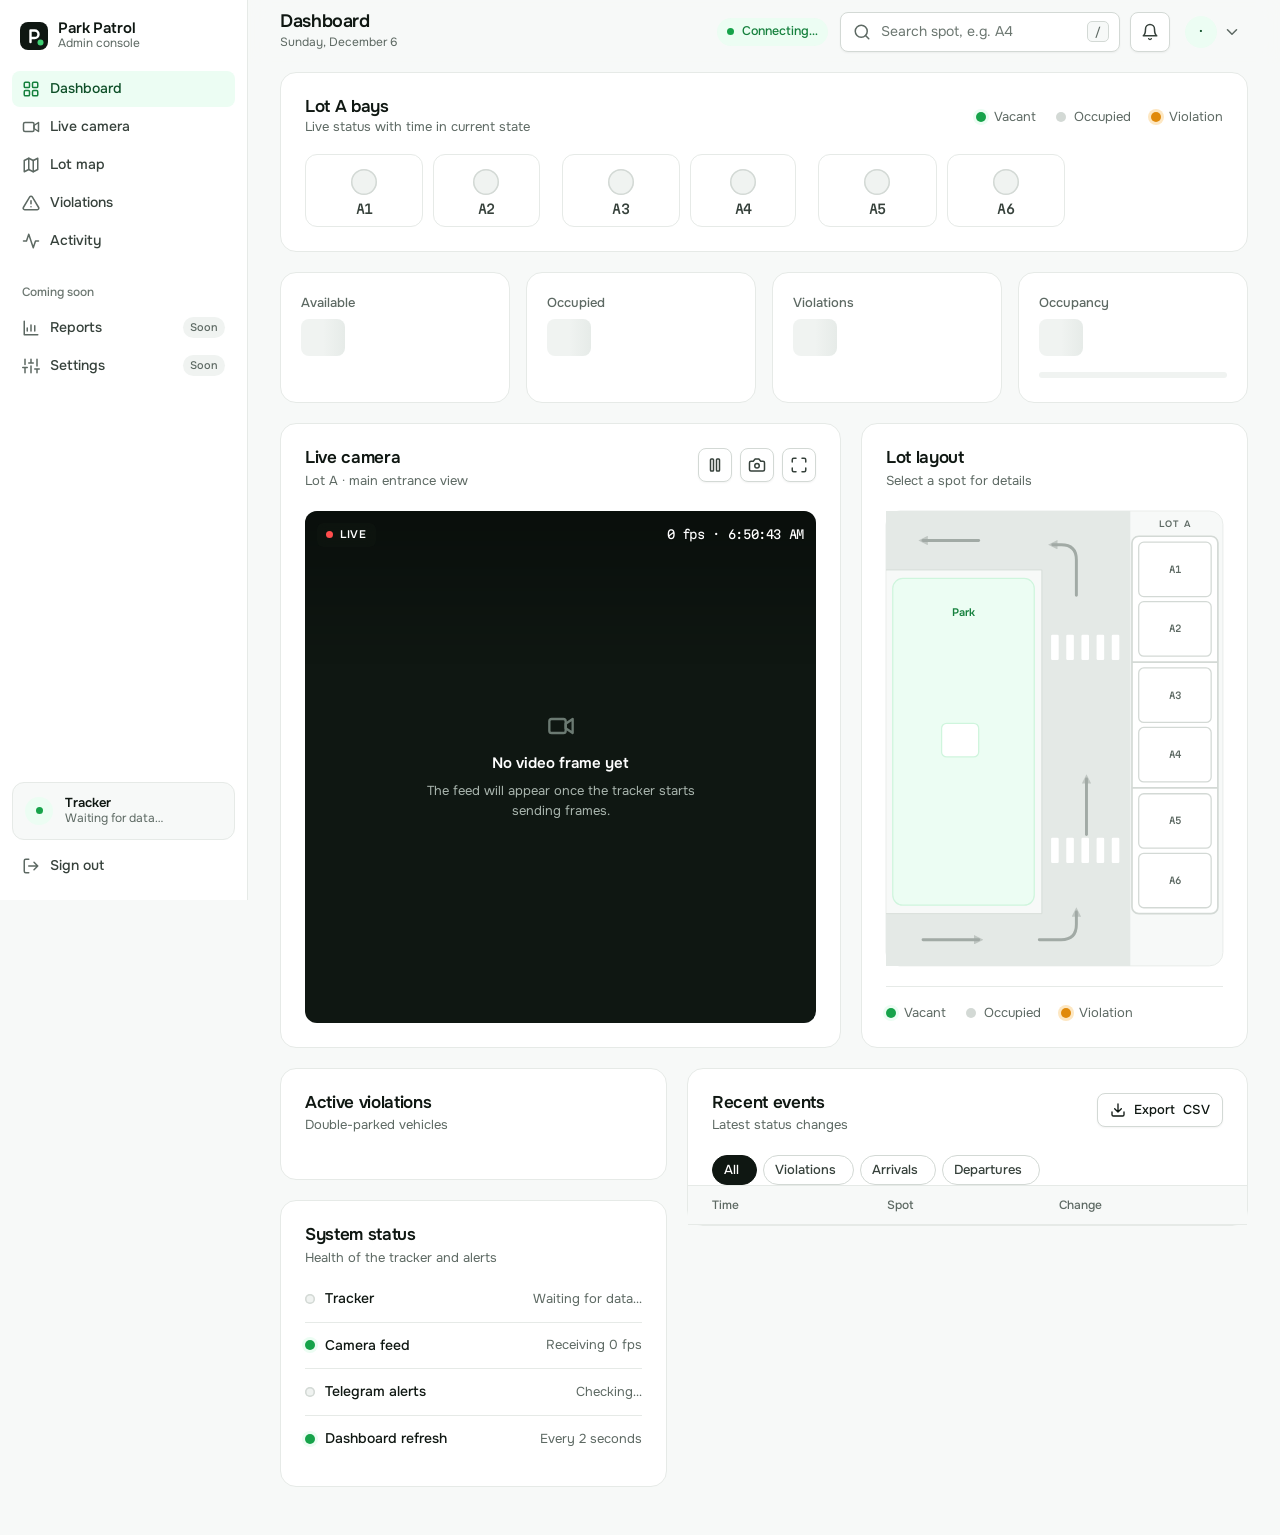
==== commit e8fbe1ba: "Match the website to the final Lot A diorama - Redraw the lot map from the diorama's top view: one-w" ====
--- a/private/admin.html
+++ b/private/admin.html
@@ -112,7 +112,7 @@
               <span><span class="dot dot--warn"></span>Violation</span>
             </div>
           </div>
-          <div class="lamps" id="lamps" role="group" aria-label="Bays A1 to A18"></div>
+          <div class="lamps" id="lamps" role="group" aria-label="Spots A1 to A6"></div>
         </section>
 
         <!-- KPIs -->
--- a/static/ui.css
+++ b/static/ui.css
@@ -185,7 +185,8 @@
 /* ---------------------------------------------------------------------------
    Bay lamps (signature)
 --------------------------------------------------------------------------- */
-.lamps { display: grid; grid-template-columns: repeat(18, minmax(0, 1fr)); gap: 8px; }
+.lamps { display: grid; grid-template-columns: repeat(6, minmax(0, 1fr)); gap: 10px; max-width: 760px; }
+.lamps .lamp:nth-child(2n):not(:last-child) { margin-right: 12px; }
 
 .lamp {
   display: flex; flex-direction: column; align-items: center; gap: 10px;
@@ -237,7 +238,6 @@
 .lamps.is-loading .lamp__light { animation: shimmer-fade 1.2s ease-in-out infinite; }
 @keyframes shimmer-fade { 50% { opacity: .45; } }
 
-@media (max-width: 1024px) { .lamps { grid-template-columns: repeat(9, minmax(0, 1fr)); } }
 @media (max-width: 560px) {
   .lamps { grid-template-columns: repeat(6, minmax(0, 1fr)); gap: 6px; }
   .lamp { padding: 12px 0 10px; gap: 8px; }
@@ -312,14 +312,20 @@
 /* ---------------------------------------------------------------------------
    Lot map (SVG drawn by lot.js)
 --------------------------------------------------------------------------- */
-.lot { position: relative; max-width: 520px; margin: 0 auto; }
+.lot { position: relative; max-width: 380px; margin: 0 auto; }
 .lot svg { display: block; width: 100%; height: auto; overflow: visible; }
-.lot .band { fill: var(--bg-subtle); stroke: var(--line); stroke-width: 1; }
-.lot .asphalt { fill: var(--bg); stroke: var(--line); stroke-width: 1; }
-.lot .lane { fill: none; stroke: var(--line-strong); stroke-width: 1.25; stroke-dasharray: 2 7; stroke-linecap: round; }
-.lot .island { fill: var(--green-tint); stroke: var(--green-tint-2); stroke-width: 1.5; }
-.lot .island-label { fill: var(--green-deep); font-family: var(--font); font-size: 18px; font-weight: 600; letter-spacing: .02em; }
-.lot .island-sub { fill: var(--green-ink); font-family: var(--font); font-size: 11px; font-weight: 500; letter-spacing: .1em; }
+.lot .ground { fill: var(--bg-subtle); stroke: var(--line); stroke-width: 1; }
+.lot .road { fill: #e4e9e6; }
+.lot .road-edge { fill: none; stroke: var(--line-strong); stroke-width: 1; }
+.lot .crosswalk { fill: var(--bg); }
+.lot .arrow { fill: none; stroke: var(--faint); stroke-width: 3.5; stroke-linecap: round; stroke-linejoin: round; opacity: .55; }
+.lot .arrow-head { fill: var(--faint); opacity: .55; }
+.lot .park { fill: var(--green-tint); stroke: var(--green-tint-2); stroke-width: 1.5; }
+.lot .gazebo { fill: var(--bg); stroke: var(--green-tint-2); stroke-width: 1.5; }
+.lot .park-label { fill: var(--green-ink); font-family: var(--font); font-size: 13px; font-weight: 600; }
+.lot .bay-frame { fill: var(--bg); stroke: var(--line-strong); stroke-width: 2; }
+.lot .bay-post { stroke: var(--line-strong); stroke-width: 2; }
+.lot .lot-label { fill: var(--muted); font-family: var(--font); font-size: 11px; font-weight: 600; letter-spacing: .12em; }
 
 .lot .spot {
   fill: var(--bg); stroke: var(--line-strong); stroke-width: 1.5; cursor: pointer;
@@ -795,3 +801,12 @@
 .avatar { overflow: hidden; }
 .avatar img { width: 100%; height: 100%; object-fit: cover; }
 .menu__header strong { font-size: 14px; font-weight: 600; color: var(--ink); margin-top: 2px; }
+
+/* Six-spot lot: larger lamps */
+.lamp { padding: 18px 0 14px; }
+.lamp__light { width: 26px; height: 26px; }
+.lamp__id { font-size: 13px; }
+@media (max-width: 560px) {
+  .lamps .lamp:nth-child(2n):not(:last-child) { margin-right: 6px; }
+  .lamp__light { width: 22px; height: 22px; }
+}
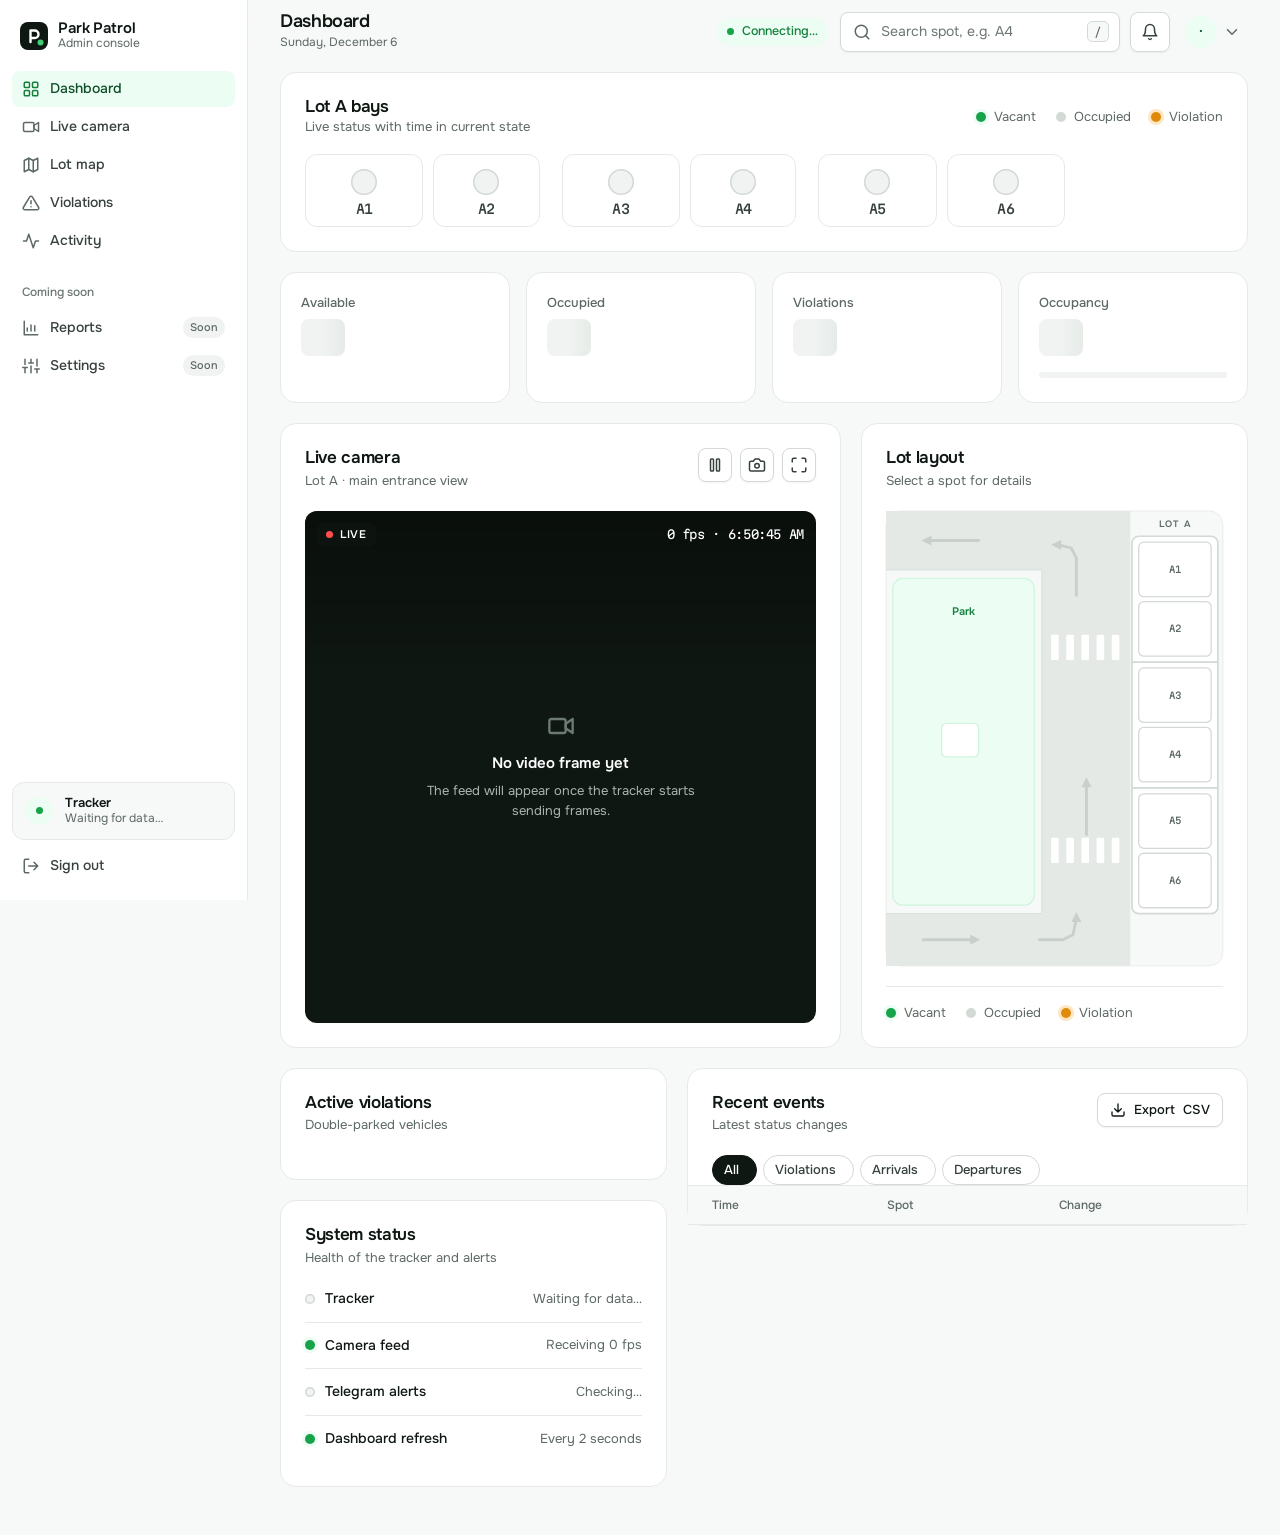
==== commit ea8930ae: "Draw the lot map from a Figma-editable SVG - static/lot-map.svg: the lot artwork with layers named f" ====
--- a/private/admin.html
+++ b/private/admin.html
@@ -8,7 +8,7 @@
   <link rel="preconnect" href="https://fonts.googleapis.com">
   <link rel="preconnect" href="https://fonts.gstatic.com" crossorigin>
   <link rel="stylesheet" href="https://fonts.googleapis.com/css2?family=Onest:wght@400;500;600;700&family=Martian+Mono:wght@400;500;600&display=swap">
-  <link rel="stylesheet" href="/static/ui.css?v=7">
+  <link rel="stylesheet" href="/static/ui.css?v=8">
 </head>
 <body class="admin has-tabbar">
   <a class="skip-link" href="#main">Skip to content</a>
@@ -281,8 +281,8 @@
     </div>
   </div>
 
-  <script src="/static/ui.js?v=7"></script>
-  <script src="/static/lot.js?v=7"></script>
+  <script src="/static/ui.js?v=8"></script>
+  <script src="/static/lot.js?v=8"></script>
   <script>
     const lot = LOT.render(document.getElementById("lot"));
     const lamps = UI.lamps(document.getElementById("lamps"), lot.ids);
--- a/static/ui.css
+++ b/static/ui.css
@@ -331,17 +331,19 @@
   fill: var(--bg); stroke: var(--line-strong); stroke-width: 1.5; cursor: pointer;
   transition: fill .4s var(--ease-out), stroke .4s var(--ease-out);
 }
-.lot .spot:hover { stroke: var(--ink-2); }
-.lot .spot:focus-visible { outline: none; stroke: var(--green); stroke-width: 3; }
+.lot .spot-g { cursor: pointer; outline: none; }
+.lot .spot-g:hover .spot { stroke: var(--ink-2); }
+.lot .spot-g:focus-visible .spot { stroke: var(--green); stroke-width: 3; }
 .lot .spot.available { fill: var(--green-tint-2); stroke: var(--green); }
 .lot .spot.taken { fill: var(--bg-muted); stroke: var(--lamp-off); }
 .lot .spot.violation { fill: #fde7c2; stroke: var(--amber); animation: spot-warn 1.4s ease-in-out infinite; }
 .lot .spot.is-selected { stroke: var(--ink); stroke-width: 2.5; }
 .lot .spot.changed.available { animation: spot-on 1s var(--ease-out); }
 
-.lot .spot-label { fill: var(--muted); font-family: var(--mono); font-size: 12px; font-weight: 500; pointer-events: none; }
-.lot .spot.available + .spot-label { fill: var(--green-deep); }
-.lot .spot.violation + .spot-label { fill: var(--amber-ink); }
+.lot .spot-label { fill: var(--muted); pointer-events: none; transition: fill .4s var(--ease-out); }
+.lot text.spot-label { font-family: var(--mono); font-size: 11px; font-weight: 500; }
+.lot .spot-g.available .spot-label { fill: var(--green-deep); }
+.lot .spot-g.violation .spot-label { fill: var(--amber-ink); }
 
 .lot.is-loading .spot { animation: shimmer-fade 1.2s ease-in-out infinite; }
 .lot .viol-link {
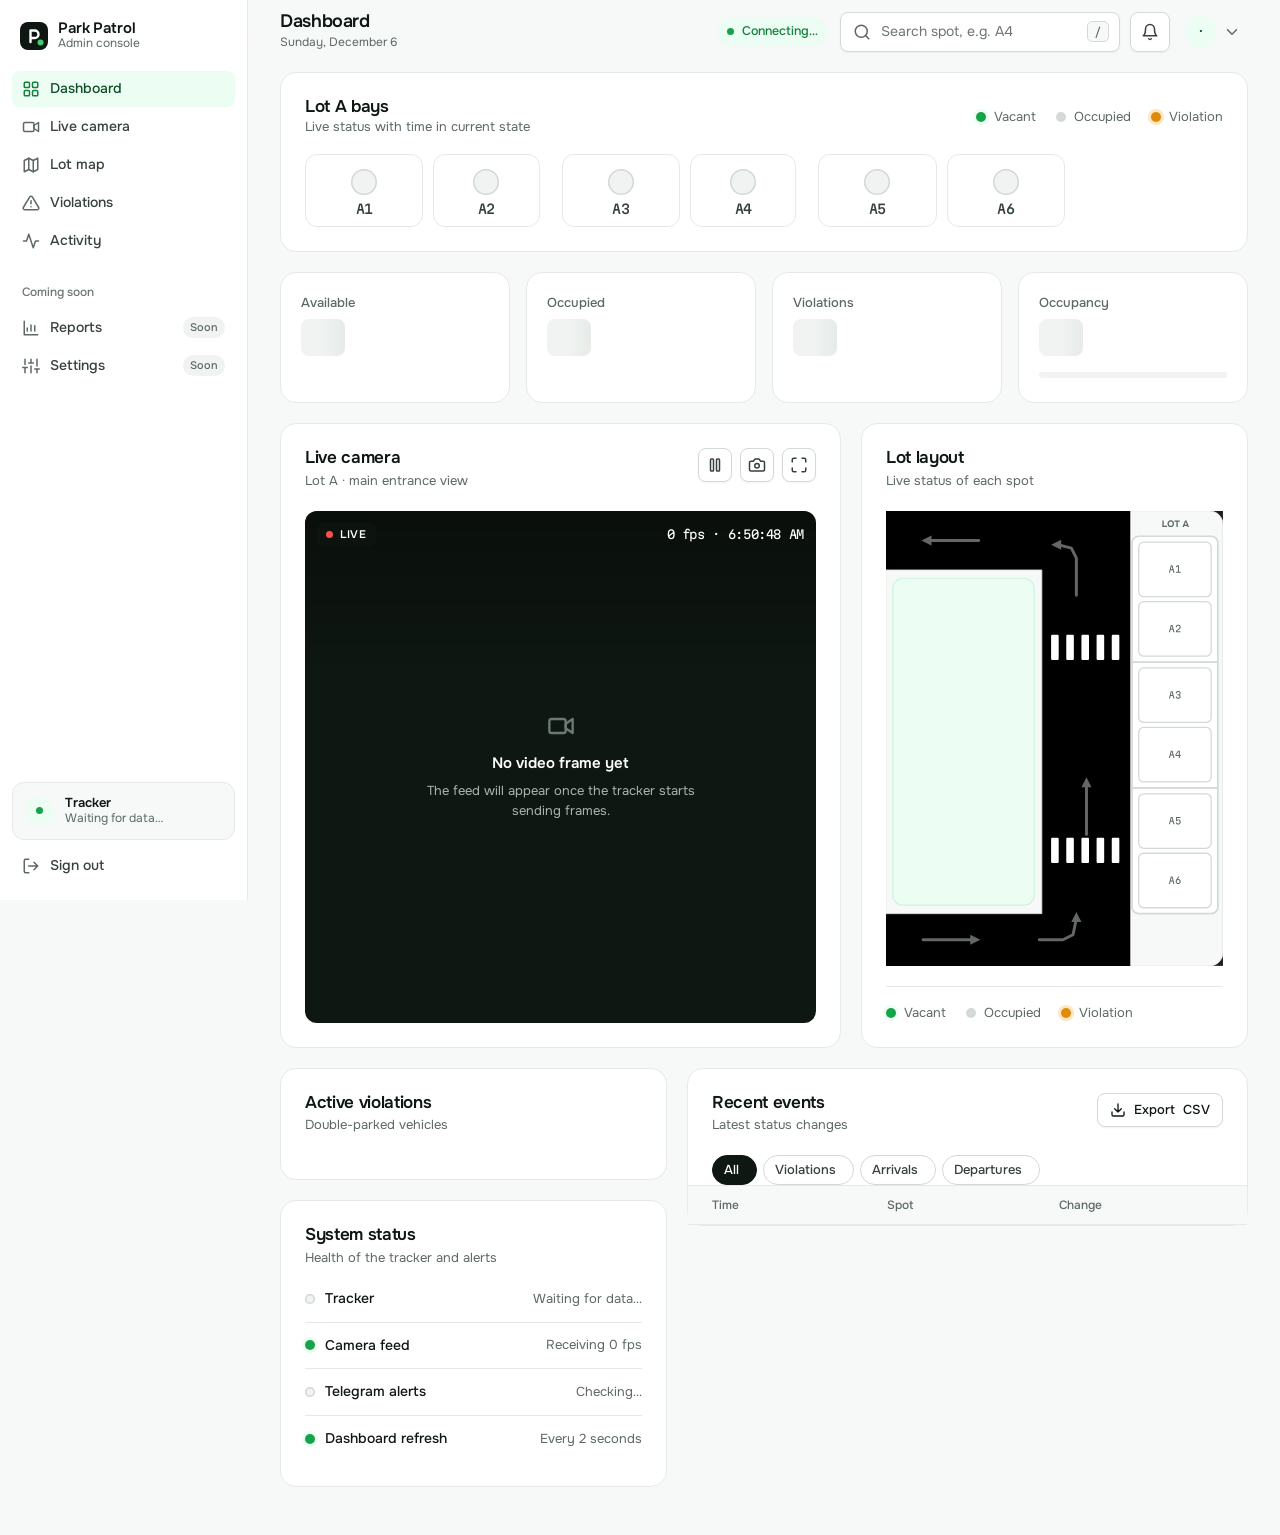
==== commit 5dd16d02: "Make the lot map and lamps static and unclickable everywhere - Remove the spot details panel from th" ====
--- a/private/admin.html
+++ b/private/admin.html
@@ -8,7 +8,7 @@
   <link rel="preconnect" href="https://fonts.googleapis.com">
   <link rel="preconnect" href="https://fonts.gstatic.com" crossorigin>
   <link rel="stylesheet" href="https://fonts.googleapis.com/css2?family=Onest:wght@400;500;600;700&family=Martian+Mono:wght@400;500;600&display=swap">
-  <link rel="stylesheet" href="/static/ui.css?v=8">
+  <link rel="stylesheet" href="/static/ui.css?v=9">
 </head>
 <body class="admin has-tabbar">
   <a class="skip-link" href="#main">Skip to content</a>
@@ -174,7 +174,7 @@
 
           <section class="panel" id="map" aria-labelledby="map-title">
             <div class="panel__head">
-              <div class="panel__title"><h2 id="map-title">Lot layout</h2><p>Select a spot for details</p></div>
+              <div class="panel__title"><h2 id="map-title">Lot layout</h2><p>Live status of each spot</p></div>
             </div>
             <div id="lot" class="lot is-loading"></div>
             <div class="panel__foot"><div class="legend">
@@ -250,39 +250,8 @@
     <a href="#activity"><svg class="icon" aria-hidden="true"><use href="/static/icons.svg#activity"></use></svg>Activity</a>
   </nav>
 
-  <!-- Spot sheet -->
-  <div class="sheet" id="spot-sheet" role="dialog" aria-modal="true" aria-labelledby="sheet-title">
-    <div class="sheet__scrim" data-sheet-close></div>
-    <div class="sheet__panel">
-      <div class="sheet__grip" aria-hidden="true"></div>
-      <button class="icon-btn icon-btn--sm sheet__close" type="button" data-sheet-close aria-label="Close">
-        <svg class="icon" aria-hidden="true"><use href="/static/icons.svg#x"></use></svg>
-      </button>
-      <div class="spot-detail">
-        <div class="spot-detail__head">
-          <span class="spot-detail__id" id="sheet-id">A1</span>
-          <div>
-            <h3 id="sheet-title">Spot A1</h3>
-            <span class="pill" id="sheet-status">—</span>
-          </div>
-        </div>
-        <p class="muted" id="sheet-text"></p>
-        <div class="spot-detail__actions">
-          <button class="btn" type="button" id="sheet-history">
-            <svg class="icon" aria-hidden="true"><use href="/static/icons.svg#activity"></use></svg>
-            History
-          </button>
-          <button class="btn btn--primary" type="button" data-soon="Manual status override">
-            <svg class="icon" aria-hidden="true"><use href="/static/icons.svg#sliders"></use></svg>
-            Override
-          </button>
-        </div>
-      </div>
-    </div>
-  </div>
-
-  <script src="/static/ui.js?v=8"></script>
-  <script src="/static/lot.js?v=8"></script>
+  <script src="/static/ui.js?v=9"></script>
+  <script src="/static/lot.js?v=9"></script>
   <script>
     const lot = LOT.render(document.getElementById("lot"));
     const lamps = UI.lamps(document.getElementById("lamps"), lot.ids);
@@ -296,7 +265,6 @@
     let filter = "all";
     let search = "";
     let lastViolCount = null;
-    let selected = null;
     let paused = false;
 
     document.getElementById("today").textContent =
@@ -428,7 +396,6 @@
       setStatus("tg", data.telegram_enabled, data.telegram_enabled ? "Enabled for security" : "Not configured");
 
       renderEvents();
-      if (selected) fillSheet(selected);
     }
 
     function setStatus(key, ok, text) {
@@ -587,44 +554,6 @@
       a.click();
       setTimeout(() => URL.revokeObjectURL(url), 1000);
       UI.toast("Exported " + rows.length + " events");
-    });
-
-    // Spot details
-    function fillSheet(id) {
-      if (!state || !state.spots[id]) return;
-      const s = state.spots[id];
-      const badge = document.getElementById("sheet-id");
-      badge.textContent = id;
-      badge.className = "spot-detail__id " + CLASS[s.status];
-      document.getElementById("sheet-title").textContent = "Spot " + id;
-      const pill = document.getElementById("sheet-status");
-      pill.textContent = NICE[s.status];
-      pill.className = "pill " + PILL[s.status];
-      const across = s.group && s.group.length > 1 ? " across spots " + s.group.join(" + ") : "";
-      document.getElementById("sheet-text").textContent =
-        NICE[s.status] + across + " for " + minutes(state.server_time - s.since) + " (since " + time(s.since) + ").";
-    }
-
-    function selectSpot(id) {
-      selected = id;
-      lot.select(id);
-      lamps.select(id);
-    }
-    document.addEventListener("click", (e) => {
-      const target = e.target.closest("#lot [data-spot], #lamps [data-spot]");
-      if (!target || !state) return;
-      selectSpot(target.dataset.spot);
-      fillSheet(selected);
-      UI.sheet.open("spot-sheet");
-    });
-    document.getElementById("spot-sheet").addEventListener("sheet:close", () => selectSpot(null));
-    document.getElementById("sheet-history").addEventListener("click", () => {
-      const id = selected;
-      UI.sheet.close("spot-sheet");
-      searchInput.value = id;
-      search = id.toLowerCase();
-      renderEvents();
-      document.getElementById("activity").scrollIntoView({ behavior: "smooth" });
     });
 
     // Live camera
--- a/static/ui.css
+++ b/static/ui.css
@@ -192,17 +192,13 @@
   display: flex; flex-direction: column; align-items: center; gap: 10px;
   min-width: 0; padding: 16px 0 12px;
   border: 1px solid var(--line); border-radius: var(--r);
-  background: var(--bg); cursor: pointer;
-  transition: border-color .2s, background-color .2s, transform .2s var(--ease-out);
-}
-.lamp:hover { background: var(--bg-subtle); border-color: var(--line-strong); transform: translateY(-1px); }
-.lamp.is-selected { border-color: var(--ink); box-shadow: 0 0 0 1px var(--ink); }
+  background: var(--bg);
+}
 
 .lamp__light {
   position: relative; width: 20px; height: 20px; border-radius: 50%;
   background: var(--bg-muted);
   box-shadow: inset 0 0 0 1.5px var(--lamp-off);
-  transition: background .4s var(--ease-out), box-shadow .4s var(--ease-out);
 }
 .lamp__id { font-family: var(--mono); font-size: 12px; font-weight: 500; color: var(--ink-2); line-height: 1; }
 .lamp__meta { font-family: var(--mono); font-size: 11px; color: var(--muted); line-height: 1; min-height: 11px; }
@@ -220,22 +216,11 @@
 .lamp.violation .lamp__light {
   background: var(--amber);
   box-shadow: 0 0 0 5px #fde7c2;
-  animation: lamp-warn 1.4s ease-in-out infinite;
 }
 .lamp.violation .lamp__id, .lamp.violation .lamp__meta { color: var(--amber-ink); }
 
-.lamp.changed.available .lamp__light { animation: lamp-on 1.1s var(--ease-out); }
-.lamp.changed.taken .lamp__light { animation: lamp-off .6s var(--ease-out); }
-
-@keyframes lamp-on {
-  0% { background: var(--lamp-off); box-shadow: 0 0 0 0 rgba(22, 163, 74, 0); transform: scale(.85); }
-  35% { box-shadow: 0 0 0 14px rgba(22, 163, 74, .16); transform: scale(1.12); }
-  100% { transform: scale(1); }
-}
-@keyframes lamp-off { 0% { transform: scale(1.1); } 100% { transform: scale(1); } }
-@keyframes lamp-warn { 50% { box-shadow: 0 0 0 9px rgba(224, 138, 11, .16); } }
-
-.lamps.is-loading .lamp__light { animation: shimmer-fade 1.2s ease-in-out infinite; }
+
+
 @keyframes shimmer-fade { 50% { opacity: .45; } }
 
 @media (max-width: 560px) {
@@ -295,19 +280,6 @@
 /* ---------------------------------------------------------------------------
    Segmented control
 --------------------------------------------------------------------------- */
-.segmented { position: relative; display: inline-flex; padding: 3px; border-radius: 10px; background: var(--bg-muted); }
-.segmented__thumb {
-  position: absolute; top: 3px; bottom: 3px; left: 3px; border-radius: 7px;
-  background: var(--bg); box-shadow: 0 1px 3px rgba(15, 23, 18, .12), 0 0 0 1px rgba(15, 23, 18, .04);
-  transition: transform .3s var(--ease-out), width .3s var(--ease-out);
-}
-.segmented button {
-  position: relative; z-index: 1; display: inline-flex; align-items: center; gap: 6px;
-  height: 30px; padding: 0 12px; border: 0; border-radius: 7px; background: none;
-  font-size: 13px; font-weight: 500; color: var(--muted); cursor: pointer; transition: color .2s;
-}
-.segmented button[aria-pressed="true"] { color: var(--ink); }
-.segmented .icon { width: 15px; height: 15px; }
 
 /* ---------------------------------------------------------------------------
    Lot map (SVG drawn by lot.js)
@@ -327,48 +299,23 @@
 .lot .bay-post { stroke: var(--line-strong); stroke-width: 2; }
 .lot .lot-label { fill: var(--muted); font-family: var(--font); font-size: 11px; font-weight: 600; letter-spacing: .12em; }
 
-.lot .spot {
-  fill: var(--bg); stroke: var(--line-strong); stroke-width: 1.5; cursor: pointer;
-  transition: fill .4s var(--ease-out), stroke .4s var(--ease-out);
-}
-.lot .spot-g { cursor: pointer; outline: none; }
-.lot .spot-g:hover .spot { stroke: var(--ink-2); }
-.lot .spot-g:focus-visible .spot { stroke: var(--green); stroke-width: 3; }
+.lot .spot { fill: var(--bg); stroke: var(--line-strong); stroke-width: 1.5; }
 .lot .spot.available { fill: var(--green-tint-2); stroke: var(--green); }
 .lot .spot.taken { fill: var(--bg-muted); stroke: var(--lamp-off); }
-.lot .spot.violation { fill: #fde7c2; stroke: var(--amber); animation: spot-warn 1.4s ease-in-out infinite; }
-.lot .spot.is-selected { stroke: var(--ink); stroke-width: 2.5; }
-.lot .spot.changed.available { animation: spot-on 1s var(--ease-out); }
-
-.lot .spot-label { fill: var(--muted); pointer-events: none; transition: fill .4s var(--ease-out); }
+.lot .spot.violation { fill: #fde7c2; stroke: var(--amber); }
+
+.lot .spot-label { fill: var(--muted); pointer-events: none; }
 .lot text.spot-label { font-family: var(--mono); font-size: 11px; font-weight: 500; }
 .lot .spot-g.available .spot-label { fill: var(--green-deep); }
 .lot .spot-g.violation .spot-label { fill: var(--amber-ink); }
 
-.lot.is-loading .spot { animation: shimmer-fade 1.2s ease-in-out infinite; }
 .lot .viol-link {
   fill: none; stroke: var(--amber); stroke-width: 2.5; stroke-dasharray: 7 5; stroke-linecap: round;
-  pointer-events: none; animation: link-march 1s linear infinite;
-}
-
-@keyframes spot-on { 0% { fill: var(--bg-muted); } 40% { fill: #a6ecc0; } }
-@keyframes spot-warn { 50% { fill: #fbd38d; } }
-@keyframes link-march { to { stroke-dashoffset: -24; } }
+  pointer-events: none;
+}
+
 
 /* List view */
-.spot-grid { display: grid; grid-template-columns: repeat(auto-fill, minmax(132px, 1fr)); gap: 8px; }
-.spot-tile {
-  display: flex; align-items: center; gap: 12px; padding: 12px 14px;
-  border: 1px solid var(--line); border-radius: var(--r); background: var(--bg);
-  text-align: left; cursor: pointer; animation: tile-in .4s var(--ease-out) both;
-  transition: border-color .15s, background-color .15s;
-}
-.spot-tile:hover { background: var(--bg-subtle); border-color: var(--line-strong); }
-.spot-tile b { font-family: var(--mono); font-size: 14px; font-weight: 600; min-width: 30px; }
-.spot-tile > span { display: inline-flex; align-items: center; gap: 8px; font-size: 13px; color: var(--muted); }
-.spot-tile i { font-style: normal; }
-.spot-tile.available { border-color: var(--green-tint-2); }
-.spot-tile.available i { color: var(--green-ink); font-weight: 500; }
 @keyframes tile-in { from { opacity: 0; transform: translateY(4px); } }
 
 /* ---------------------------------------------------------------------------
@@ -388,8 +335,6 @@
   background-size: 200% 100%; animation: skeleton 1.3s linear infinite;
 }
 @keyframes skeleton { to { background-position: -200% 0; } }
-.value-pop { animation: value-pop .5s var(--ease-out); }
-@keyframes value-pop { 30% { transform: translateY(-2px); } }
 
 /* ---------------------------------------------------------------------------
    Sheets (bottom sheet on mobile, dialog on desktop)
@@ -414,23 +359,6 @@
   .sheet__grip { display: block; width: 40px; height: 4px; border-radius: 99px; background: var(--line-strong); margin: 0 auto 16px; }
 }
 
-.spot-detail__head { display: flex; align-items: center; gap: 16px; margin-bottom: 16px; padding-right: 32px; }
-.spot-detail__id {
-  position: relative; display: grid; place-items: center; width: 64px; height: 64px; flex: none;
-  border: 1px solid var(--line); border-radius: 16px; background: var(--bg-subtle);
-  font-family: var(--mono); font-size: 18px; font-weight: 600; color: var(--ink-2);
-}
-.spot-detail__id::after {
-  content: ""; position: absolute; top: -5px; right: -5px; width: 14px; height: 14px; border-radius: 50%;
-  border: 2px solid var(--bg); background: var(--lamp-off);
-}
-.spot-detail__id.available { background: var(--green-tint); border-color: var(--green-tint-2); color: var(--green-deep); }
-.spot-detail__id.available::after { background: var(--green); }
-.spot-detail__id.violation { background: var(--amber-tint); border-color: var(--amber-line); color: var(--amber-ink); }
-.spot-detail__id.violation::after { background: var(--amber); }
-.spot-detail__head h3 { font-size: 20px; margin-bottom: 6px; }
-.spot-detail p { font-size: 15px; }
-.spot-detail__actions { display: grid; grid-template-columns: 1fr 1fr; gap: 10px; margin-top: 24px; }
 
 .notify { display: flex; flex-direction: column; align-items: center; text-align: center; }
 .notify__mark { display: grid; place-items: center; width: 52px; height: 52px; border-radius: 50%; background: var(--green-tint); color: var(--green-ink); margin-bottom: 16px; }
@@ -524,7 +452,6 @@
 .guest-grid { display: grid; grid-template-columns: minmax(0, 1.65fr) minmax(0, 1fr); gap: 20px; margin-top: 20px; align-items: start; }
 @media (max-width: 960px) { .guest-grid { grid-template-columns: 1fr; } }
 
-.map-panel .lot, .map-panel .spot-grid { margin-bottom: 4px; }
 
 /* Help */
 .help h2 { font-size: 17px; }
@@ -777,7 +704,7 @@
 
 .lamp__meta:empty { display: none; }
 @media (max-width: 560px) { .sign__num { min-width: 0; } }
-.lamp__id, .lamp__meta, .spot-id, .table td.muted, .camera__time, .chip .count, .badge, .search kbd, .spot-tile b, .spot-detail__id, .list-item__icon, .lot .spot-label { letter-spacing: -.03em; }
+.lamp__id, .lamp__meta, .spot-id, .table td.muted, .camera__time, .chip .count, .badge, .search kbd, .list-item__icon, .lot .spot-label { letter-spacing: -.03em; }
 .lamp__id { font-size: 11px; }
 .lot .spot-label { font-size: 11px; }
 @media (max-width: 560px) { .sign__actions > .btn { flex: none; } }
@@ -812,3 +739,4 @@
   .lamps .lamp:nth-child(2n):not(:last-child) { margin-right: 6px; }
   .lamp__light { width: 22px; height: 22px; }
 }
+
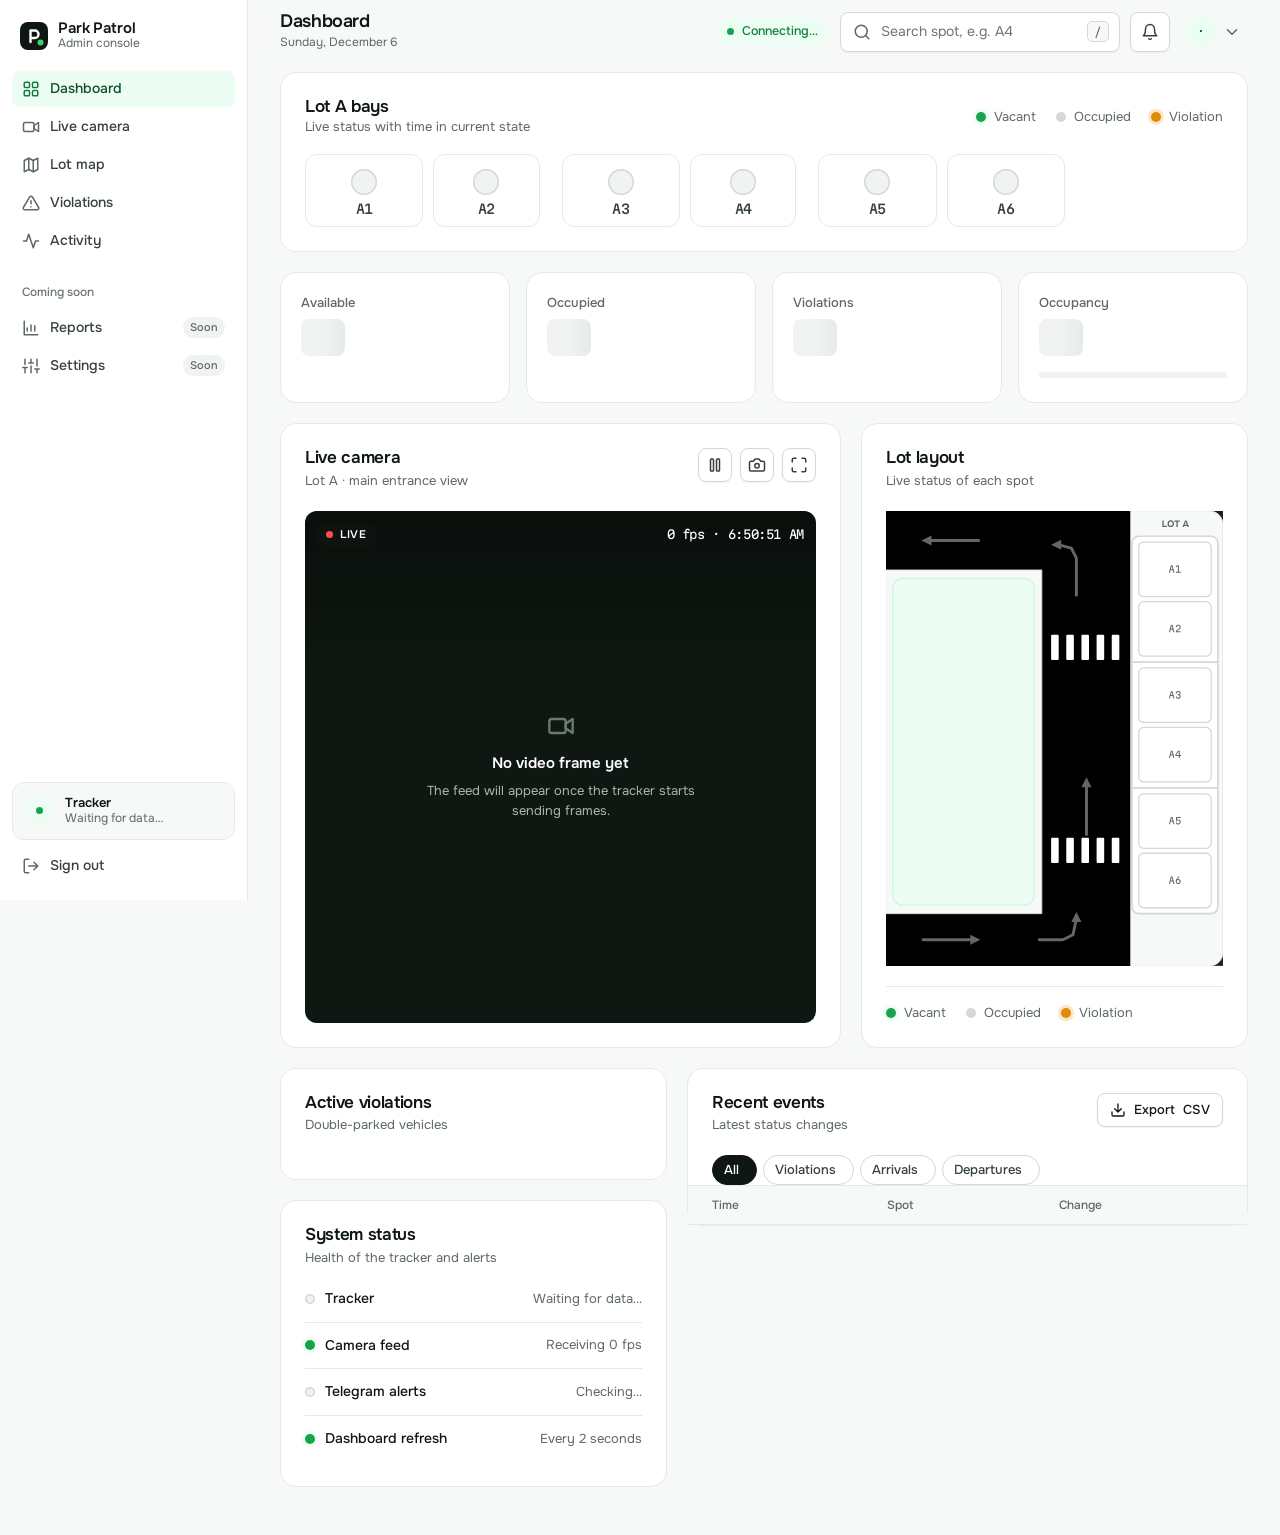
==== commit 8046f13e: "Add parking guidelines and the security guard's number - "Read guidelines" opens a short panel with " ====
--- a/private/admin.html
+++ b/private/admin.html
@@ -8,7 +8,7 @@
   <link rel="preconnect" href="https://fonts.googleapis.com">
   <link rel="preconnect" href="https://fonts.gstatic.com" crossorigin>
   <link rel="stylesheet" href="https://fonts.googleapis.com/css2?family=Onest:wght@400;500;600;700&family=Martian+Mono:wght@400;500;600&display=swap">
-  <link rel="stylesheet" href="/static/ui.css?v=9">
+  <link rel="stylesheet" href="/static/ui.css?v=10">
 </head>
 <body class="admin has-tabbar">
   <a class="skip-link" href="#main">Skip to content</a>
@@ -250,8 +250,8 @@
     <a href="#activity"><svg class="icon" aria-hidden="true"><use href="/static/icons.svg#activity"></use></svg>Activity</a>
   </nav>
 
-  <script src="/static/ui.js?v=9"></script>
-  <script src="/static/lot.js?v=9"></script>
+  <script src="/static/ui.js?v=10"></script>
+  <script src="/static/lot.js?v=10"></script>
   <script>
     const lot = LOT.render(document.getElementById("lot"));
     const lamps = UI.lamps(document.getElementById("lamps"), lot.ids);
--- a/static/ui.css
+++ b/static/ui.css
@@ -740,3 +740,10 @@
   .lamp__light { width: 22px; height: 22px; }
 }
 
+
+/* Parking guidelines */
+.rules h3 { font-size: 20px; margin-bottom: 14px; padding-right: 32px; }
+.rules ol { margin: 0; padding-left: 20px; display: flex; flex-direction: column; gap: 10px; font-size: 15px; color: var(--ink-2); }
+.rules li::marker { color: var(--green-ink); font-weight: 600; }
+.rules__help { margin-top: 20px; padding-top: 16px; border-top: 1px solid var(--line); font-size: 14px; color: var(--muted); }
+.rules__help a { color: var(--green-ink); font-weight: 600; text-decoration: underline; text-underline-offset: 3px; }
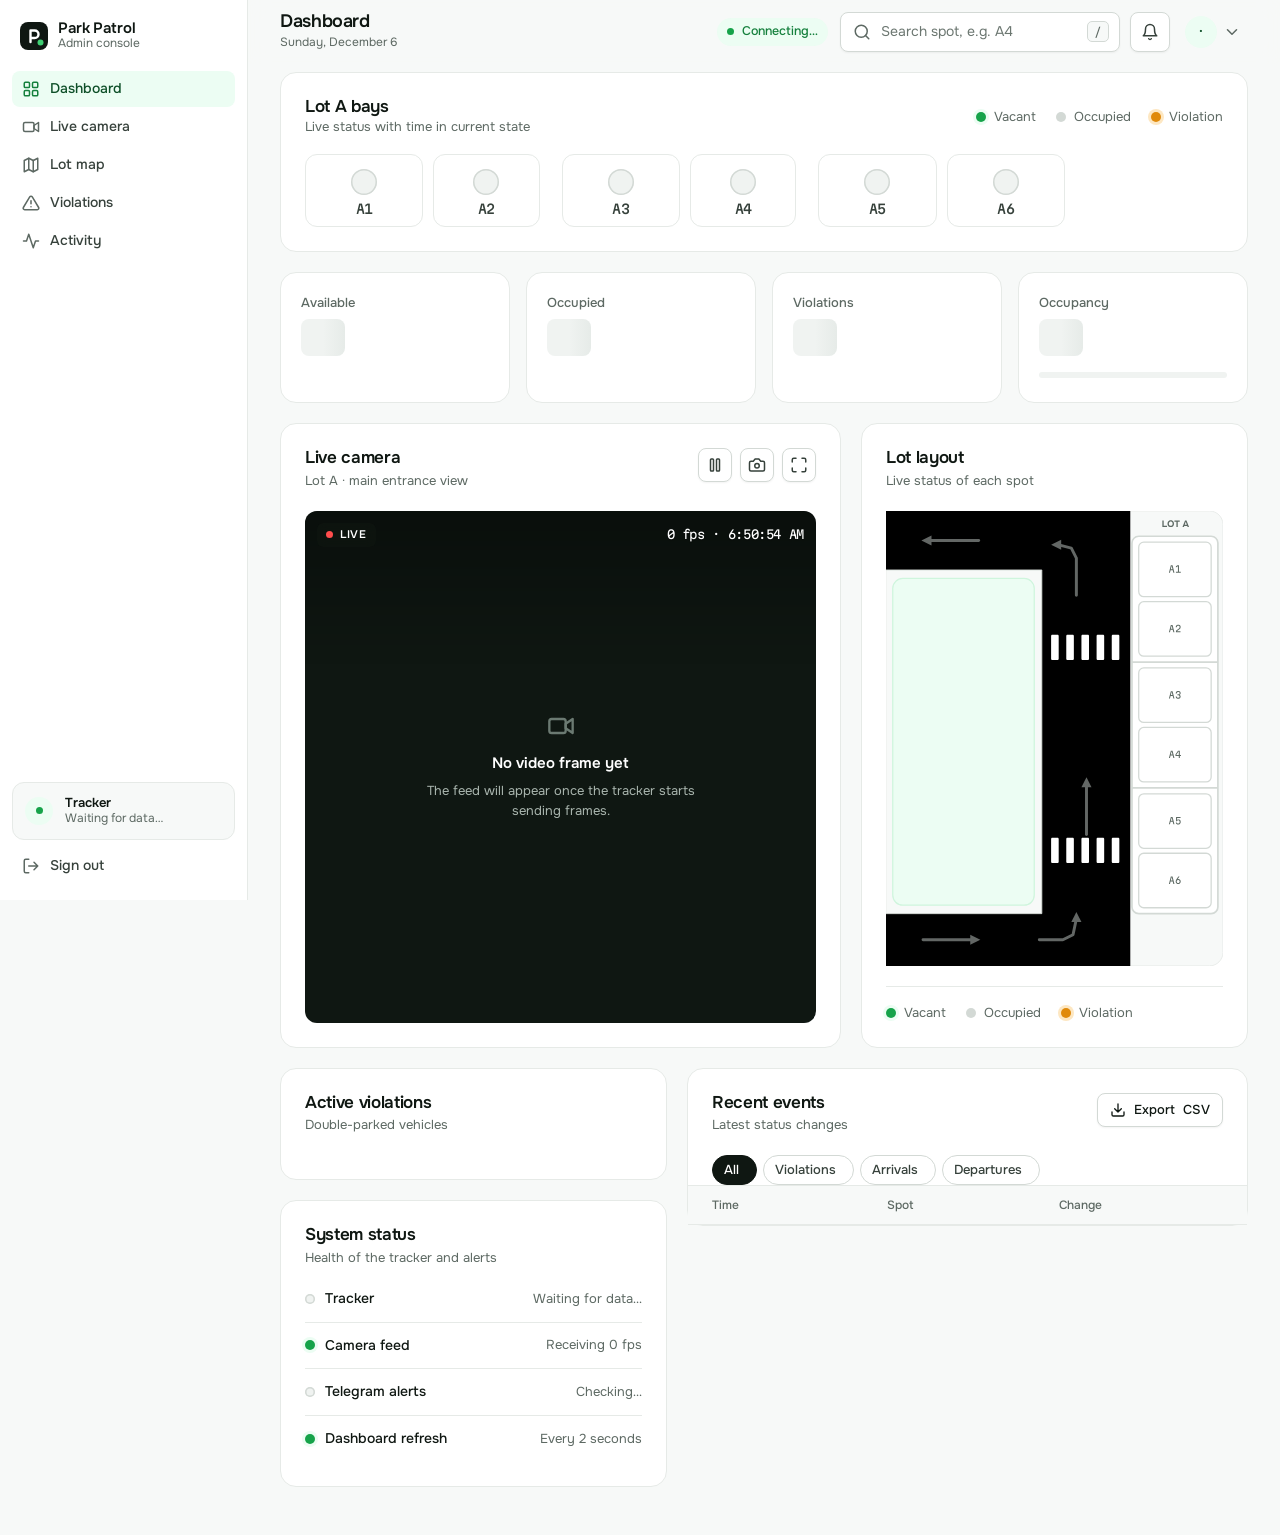
==== commit 49fb89da: "Honest live status, no placeholders, history from the database, polish 1. Live status: /api/spots re" ====
--- a/private/admin.html
+++ b/private/admin.html
@@ -5,10 +5,11 @@
   <meta name="viewport" content="width=device-width, initial-scale=1, viewport-fit=cover">
   <meta name="theme-color" content="#ffffff">
   <title>Park Patrol · Admin</title>
+  <link rel="icon" href="/static/favicon.svg" type="image/svg+xml">
   <link rel="preconnect" href="https://fonts.googleapis.com">
   <link rel="preconnect" href="https://fonts.gstatic.com" crossorigin>
   <link rel="stylesheet" href="https://fonts.googleapis.com/css2?family=Onest:wght@400;500;600;700&family=Martian+Mono:wght@400;500;600&display=swap">
-  <link rel="stylesheet" href="/static/ui.css?v=10">
+  <link rel="stylesheet" href="/static/ui.css?v=11">
 </head>
 <body class="admin has-tabbar">
   <a class="skip-link" href="#main">Skip to content</a>
@@ -34,12 +35,6 @@
         <a class="navlink" href="#activity"><svg class="icon" aria-hidden="true"><use href="/static/icons.svg#activity"></use></svg>Activity</a>
       </nav>
 
-      <p class="sidebar__section">Coming soon</p>
-      <nav class="sidebar__nav">
-        <button class="navlink" type="button" data-soon="Reports"><svg class="icon" aria-hidden="true"><use href="/static/icons.svg#chart"></use></svg>Reports<span class="tag">Soon</span></button>
-        <button class="navlink" type="button" data-soon="Lot settings"><svg class="icon" aria-hidden="true"><use href="/static/icons.svg#sliders"></use></svg>Settings<span class="tag">Soon</span></button>
-      </nav>
-
       <div class="sidebar__foot">
         <div class="tracker-card">
           <span class="live" id="tracker-live"><span class="live__dot" aria-hidden="true"></span></span>
@@ -82,9 +77,6 @@
             </button>
             <div class="menu" role="menu">
               <div class="menu__header"><b>Signed in as</b><strong id="who-name" hidden></strong><span id="who">…</span></div>
-              <button class="menu__item" type="button" role="menuitem" data-soon="Profile"><svg class="icon" aria-hidden="true"><use href="/static/icons.svg#user"></use></svg>Profile</button>
-              <button class="menu__item" type="button" role="menuitem" data-soon="Notification preferences"><svg class="icon" aria-hidden="true"><use href="/static/icons.svg#bell"></use></svg>Notifications</button>
-              <button class="menu__item" type="button" role="menuitem" data-soon="Settings"><svg class="icon" aria-hidden="true"><use href="/static/icons.svg#sliders"></use></svg>Settings</button>
               <div class="menu__sep"></div>
               <a class="menu__item" role="menuitem" href="/" target="_blank" rel="noopener"><svg class="icon" aria-hidden="true"><use href="/static/icons.svg#home"></use></svg>Open public page</a>
               <a class="menu__item menu__item--danger" role="menuitem" href="/logout"><svg class="icon" aria-hidden="true"><use href="/static/icons.svg#logout"></use></svg>Sign out</a>
@@ -250,8 +242,8 @@
     <a href="#activity"><svg class="icon" aria-hidden="true"><use href="/static/icons.svg#activity"></use></svg>Activity</a>
   </nav>
 
-  <script src="/static/ui.js?v=10"></script>
-  <script src="/static/lot.js?v=10"></script>
+  <script src="/static/ui.js?v=11"></script>
+  <script src="/static/lot.js?v=11"></script>
   <script>
     const lot = LOT.render(document.getElementById("lot"));
     const lamps = UI.lamps(document.getElementById("lamps"), lot.ids);
@@ -328,8 +320,9 @@
           viol++;
           const group = s.group || [id];
           const key = group.join("+");
-          const entry = incidents.get(key) || { key, ids: group, since: s.since };
+          const entry = incidents.get(key) || { key, ids: group, since: s.since, resolvedBy: null };
           entry.since = Math.min(entry.since, s.since);
+          entry.resolvedBy = entry.resolvedBy || s.resolved_by;
           incidents.set(key, entry);
         }
       }
@@ -437,19 +430,50 @@
             <div class="list-item__body"><b>Double-parked</b><span></span></div>
             <div class="list-item__actions">
               <button class="btn btn--sm" type="button" data-alert>${UI.icon("bell")}Alert</button>
-              <button class="btn btn--sm btn--soft" type="button" data-soon="Mark as resolved">${UI.icon("check")}Resolve</button>
+              <button class="btn btn--sm btn--soft" type="button" data-resolve>${UI.icon("check")}<span>Resolve</span></button>
             </div>`;
           const icon = row.querySelector(".list-item__icon");
           icon.textContent = v.ids.join("+");
           icon.classList.toggle("list-item__icon--multi", v.ids.length > 1);
           if (v.ids.length > 1) row.querySelector(".list-item__body b").textContent = "Double-parked across " + v.ids.length + " spots";
           row.querySelector("[data-alert]").dataset.alert = v.ids[0];
+          row.querySelector("[data-resolve]").dataset.resolve = v.ids[0];
           box.appendChild(row);
         }
         row.querySelector(".list-item__body span").textContent =
-          (v.ids.length > 1 ? "Spots " : "Spot ") + v.ids.join(" + ") + " · for " + minutes(v.for);
-      }
-    }
+          (v.ids.length > 1 ? "Spots " : "Spot ") + v.ids.join(" + ") + " · for " + minutes(v.for) +
+          (v.resolvedBy ? " · handled by " + v.resolvedBy : "");
+        const resolveBtn = row.querySelector("[data-resolve]");
+        resolveBtn.disabled = Boolean(v.resolvedBy);
+        resolveBtn.querySelector("span").textContent = v.resolvedBy ? "Resolved" : "Resolve";
+      }
+    }
+
+    // Mark as resolved (security has handled it; spots stay amber until the car moves)
+    document.getElementById("viol").addEventListener("click", async (e) => {
+      const btn = e.target.closest("[data-resolve]");
+      if (!btn || btn.disabled) return;
+      btn.disabled = true;
+      try {
+        const res = await fetch("/api/admin/resolve", {
+          method: "POST",
+          headers: { "Content-Type": "application/json" },
+          body: JSON.stringify({ spot_id: btn.dataset.resolve }),
+        });
+        if (res.status === 401) { location.href = "/login"; return; }
+        const data = await res.json().catch(() => ({}));
+        if (res.ok) {
+          btn.querySelector("span").textContent = "Resolved";
+          UI.toast("Marked as resolved");
+        } else {
+          btn.disabled = false;
+          UI.toast(data.detail || "Couldn't mark it as resolved", { icon: "alert", tone: "warn" });
+        }
+      } catch (error) {
+        btn.disabled = false;
+        UI.toast("Couldn't reach the server", { icon: "alert", tone: "warn" });
+      }
+    });
 
     // Security alert
     document.getElementById("viol").addEventListener("click", async (e) => {
@@ -539,21 +563,12 @@
       }
     });
 
-    // CSV export
+    // CSV export: today's full history from the database
     document.getElementById("export").addEventListener("click", () => {
-      const rows = visibleEvents();
-      if (!rows.length) { UI.toast("Nothing to export yet", { icon: "info" }); return; }
-      const lines = [["time", "spot", "from", "to"]].concat(
-        rows.map((ev) => [new Date(ev.time * 1000).toISOString(), ev.spot_id, ev.from, ev.to])
-      );
-      const csv = lines.map((l) => l.join(",")).join("\n");
-      const url = URL.createObjectURL(new Blob([csv], { type: "text/csv" }));
       const a = document.createElement("a");
-      a.href = url;
-      a.download = "parkpatrol-events-" + new Date().toISOString().slice(0, 10) + ".csv";
+      a.href = "/api/admin/events.csv";
       a.click();
-      setTimeout(() => URL.revokeObjectURL(url), 1000);
-      UI.toast("Exported " + rows.length + " events");
+      UI.toast("Downloading today's events");
     });
 
     // Live camera
--- a/static/ui.css
+++ b/static/ui.css
@@ -747,3 +747,20 @@
 .rules li::marker { color: var(--green-ink); font-weight: 600; }
 .rules__help { margin-top: 20px; padding-top: 16px; border-top: 1px solid var(--line); font-size: 14px; color: var(--muted); }
 .rules__help a { color: var(--green-ink); font-weight: 600; text-decoration: underline; text-underline-offset: 3px; }
+
+/* Text pages (privacy) */
+.doc { max-width: 720px; }
+.doc h1 { font-size: clamp(1.75rem, 3vw, 2.25rem); letter-spacing: -.03em; margin-bottom: 10px; }
+.doc__lead { font-size: 17px; color: var(--muted); margin-bottom: 8px; }
+.doc h2 { font-size: 17px; margin: 32px 0 8px; }
+.doc p, .doc li { font-size: 15px; color: var(--ink-2); line-height: 1.65; }
+.doc ul { margin: 0; padding-left: 20px; display: flex; flex-direction: column; gap: 6px; }
+.doc a { color: var(--green-ink); font-weight: 600; text-decoration: underline; text-underline-offset: 3px; }
+
+/* Error page */
+.error-page { min-height: 100vh; max-width: 480px; margin: 0 auto; padding: 24px; display: flex; flex-direction: column; justify-content: center; gap: 14px; }
+.error-page .brand { margin-bottom: 18px; }
+.error-page h1 { font-size: 28px; letter-spacing: -.03em; }
+.error-page p { font-size: 16px; color: var(--muted); }
+.error-page__actions { display: flex; flex-wrap: wrap; gap: 10px; margin-top: 10px; }
+.sign__num.is-unknown { color: var(--line-strong); }
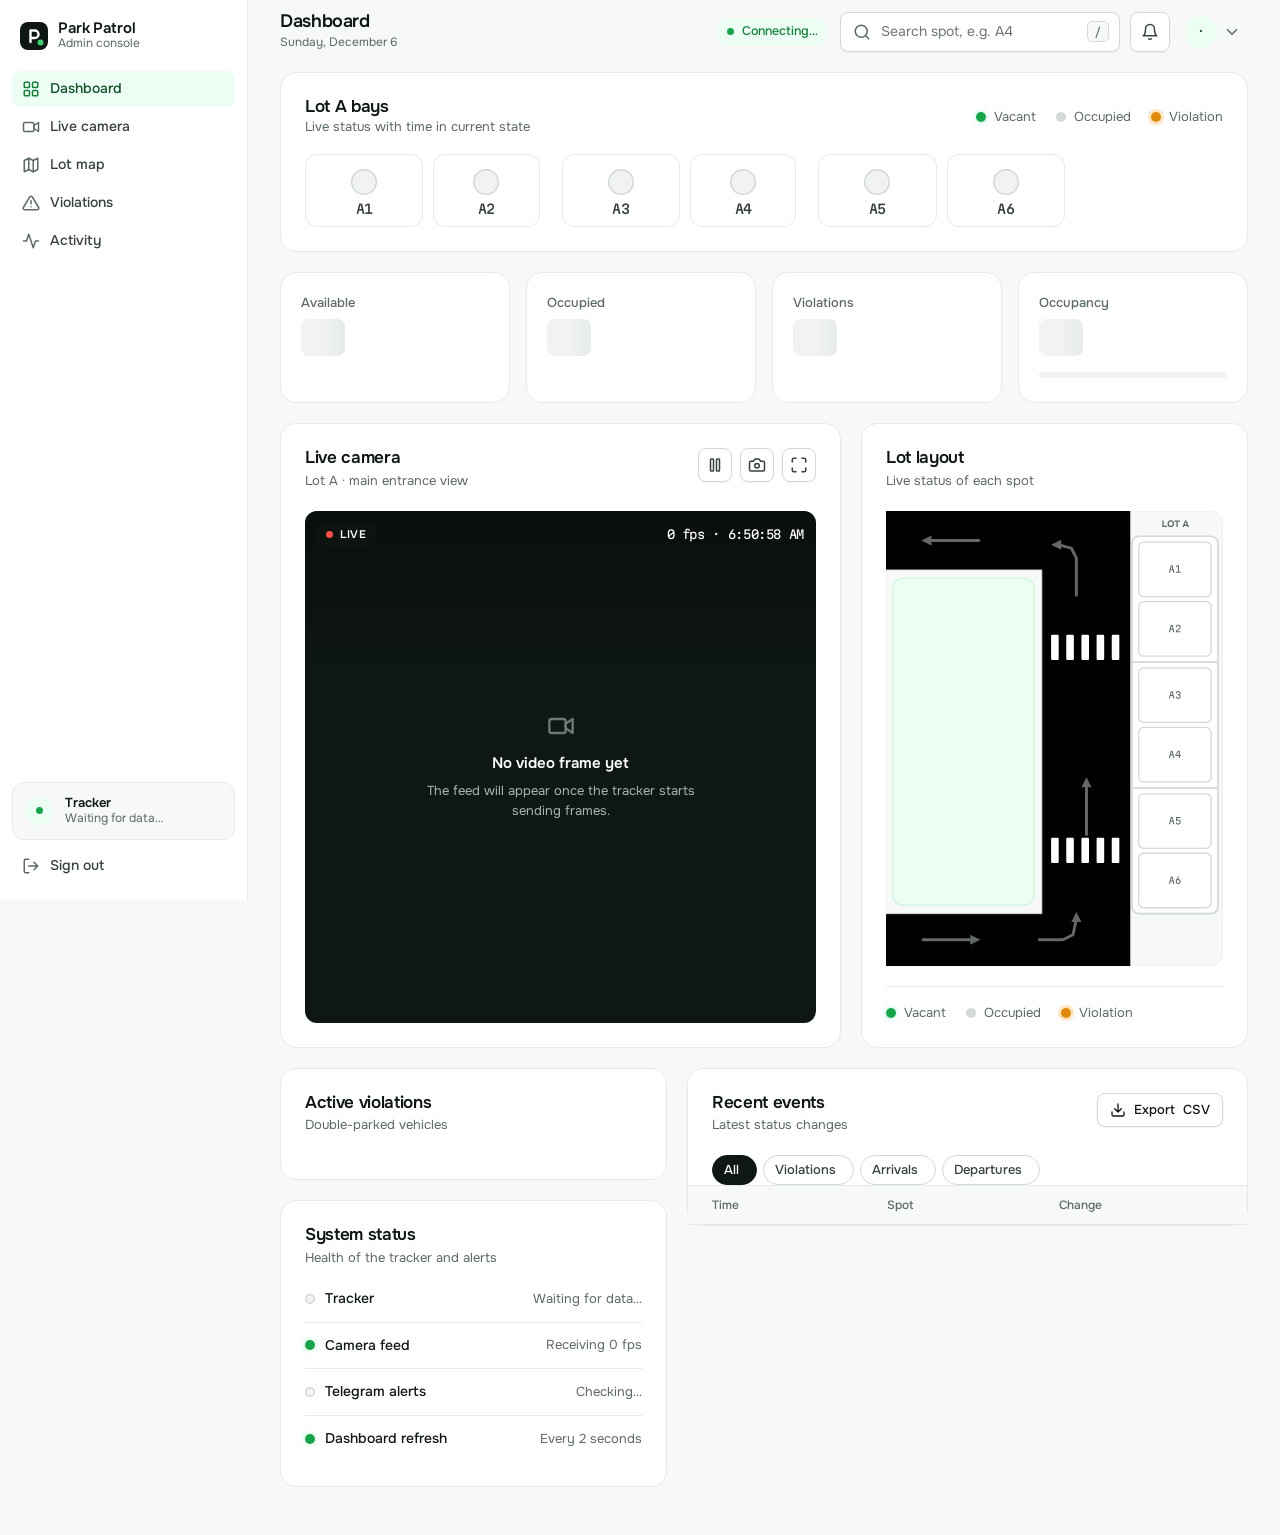
==== commit d317f952: "Require a DLSL Google account to view the lot - New sign-in landing page; the lot page, spot data an" ====
--- a/private/admin.html
+++ b/private/admin.html
@@ -9,7 +9,7 @@
   <link rel="preconnect" href="https://fonts.googleapis.com">
   <link rel="preconnect" href="https://fonts.gstatic.com" crossorigin>
   <link rel="stylesheet" href="https://fonts.googleapis.com/css2?family=Onest:wght@400;500;600;700&family=Martian+Mono:wght@400;500;600&display=swap">
-  <link rel="stylesheet" href="/static/ui.css?v=11">
+  <link rel="stylesheet" href="/static/ui.css?v=12">
 </head>
 <body class="admin has-tabbar">
   <a class="skip-link" href="#main">Skip to content</a>
@@ -242,8 +242,8 @@
     <a href="#activity"><svg class="icon" aria-hidden="true"><use href="/static/icons.svg#activity"></use></svg>Activity</a>
   </nav>
 
-  <script src="/static/ui.js?v=11"></script>
-  <script src="/static/lot.js?v=11"></script>
+  <script src="/static/ui.js?v=12"></script>
+  <script src="/static/lot.js?v=12"></script>
   <script>
     const lot = LOT.render(document.getElementById("lot"));
     const lamps = UI.lamps(document.getElementById("lamps"), lot.ids);
--- a/static/ui.css
+++ b/static/ui.css
@@ -764,3 +764,16 @@
 .error-page p { font-size: 16px; color: var(--muted); }
 .error-page__actions { display: flex; flex-wrap: wrap; gap: 10px; margin-top: 10px; }
 .sign__num.is-unknown { color: var(--line-strong); }
+
+/* Sign-in landing page */
+.signin { min-height: 100vh; max-width: 440px; margin: 0 auto; padding: 32px 24px; display: flex; flex-direction: column; justify-content: center; }
+.signin .brand { margin-bottom: 40px; }
+.signin h1 { font-size: clamp(2rem, 6vw, 2.6rem); line-height: 1.08; letter-spacing: -.04em; }
+.signin h1 span { color: var(--green); }
+.signin__lead { margin-top: 14px; font-size: 16px; color: var(--muted); }
+.signin__error { margin-top: 24px; padding: 12px 14px; border: 1px solid #fecdca; border-radius: var(--r); background: var(--red-tint); color: var(--red-ink); font-size: 14px; font-weight: 500; }
+.signin__btn { margin-top: 28px; }
+.signin__note { margin-top: 12px; font-size: 13px; color: var(--muted); text-align: center; }
+.signin__foot { margin-top: 48px; display: flex; gap: 10px; justify-content: center; font-size: 13px; color: var(--faint); }
+.signin__foot a { color: var(--muted); }
+.signin__foot a:hover { color: var(--ink); }
